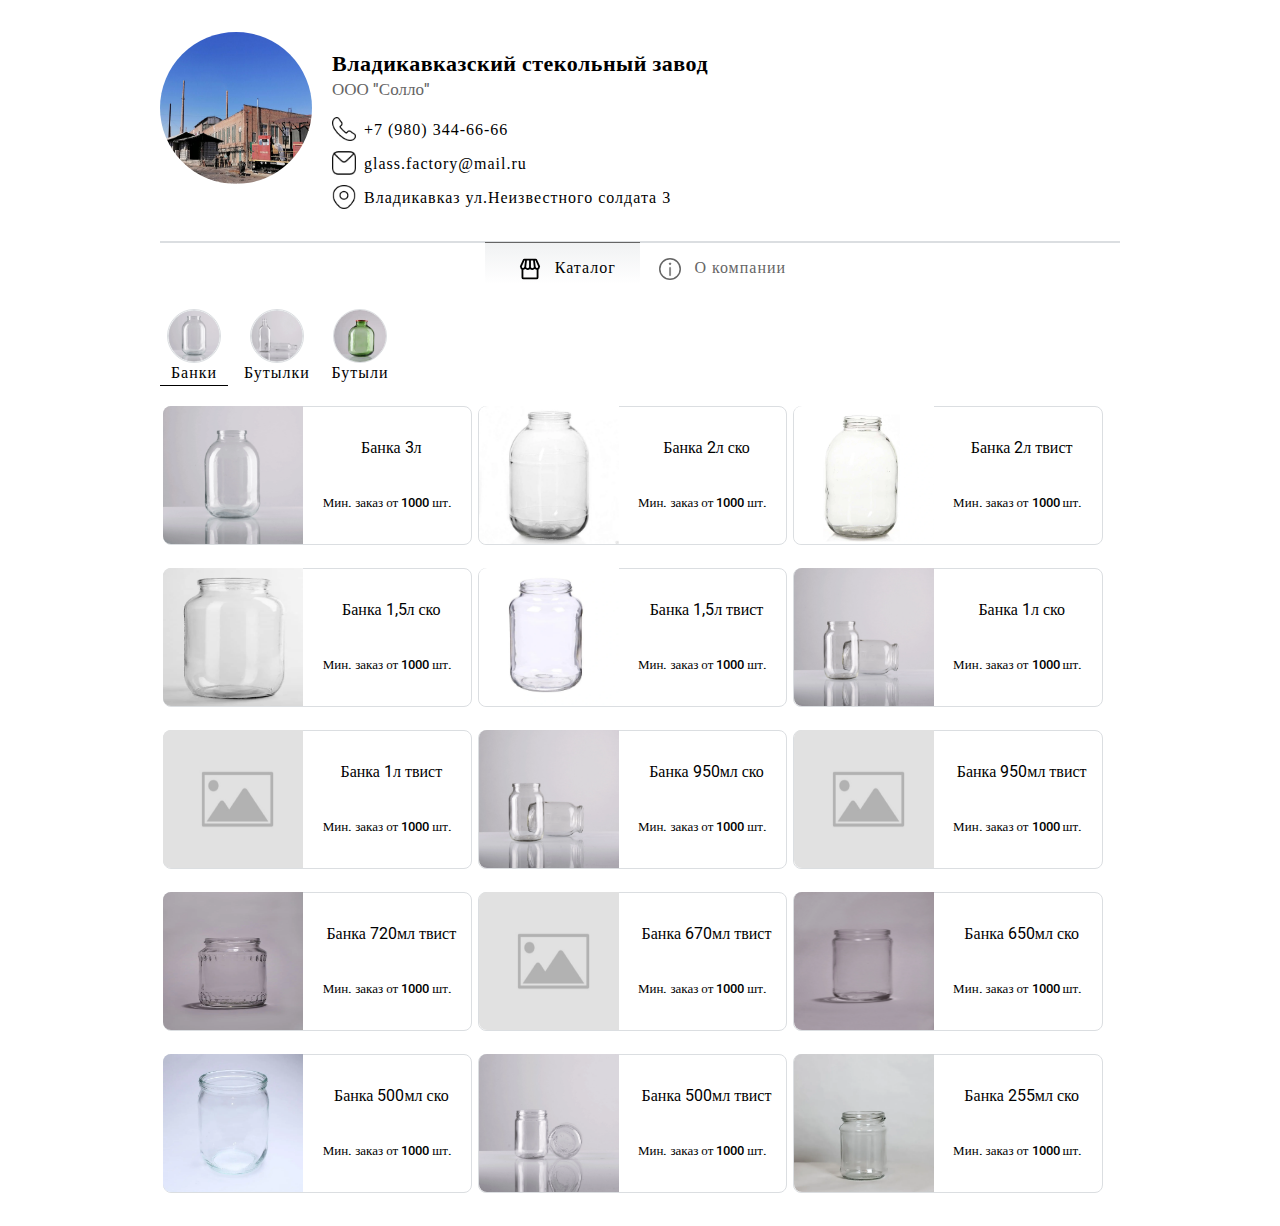
==== index.html @ 3d4b5e13 "добавление прокрутки" ====
<!DOCTYPE html>
<html lang="ru">
<head>
	<meta charset="UTF-8">
	<meta http-equiv="X-UA-Compatible" content="IE=edge">
	<meta name="viewport" content="width=device-width, initial-scale=1.0">
	<meta http-equiv="X-UA-Compatible" content="IE=edge,chrome=1" />
	<meta name="viewport" content="width=device-width">
	<title>Владикавказский стекольный завод</title>
	<link rel="stylesheet" href="https://cdn.jsdelivr.net/npm/@fancyapps/ui@4.0/dist/fancybox.css">	
	<link rel="stylesheet" href="slick/slick.css">
	<link rel="stylesheet" href="css/main.css">
</head>
<body>

<!-- Шапка -->
	<header class="header">
		<div class="header__row">
			<div class="header__logo">
				<img src="img/1.png" alt="avatar" class="header__logo-img">
				<h1 class="header__logo-title">Владикавказский стекольный завод</h1>
			</div>
			<div class="header__info">
				
				<h2 class="header__info-category">ООО "Солло"</h2>
				<h2 class="header__info-category-mob">ООО "Солло"</h2>
				<div class="header__info-block"><img src="img/call.png" class="header__info-icon" alt="call_icon"><h3 class="header__info-text">+7 (980) 344-66-66</h3></div>
				<div class="header__info-block"><img src="img/mail.png"  class="header__info-icon" alt="message_icon"><h4 class="header__info-text">glass.factory@mail.ru</h4></div>
				<div class="header__info-block"><img  src="img/map.png" class="header__info-icon" alt="map_icon"><h5 class="header__info-text">Владикавказ ул.Неизвестного солдата 3</h5></div>
			</div>
		</div>
	</header>
<!-- Табы -->							
<div class="tabs">
		<a href="#" class="tabs__link tabs__link-one tabs__link-active">
			<div class="tabs__body">
			<svg class="active" xmlns="http://www.w3.org/2000/svg" viewBox="0 0 24 24">
				<path
					d="M12 9.85139C11.9281 10.5318 11.6189 11.1208 11.1295 11.5101C10.6725 11.8737 9.63504 12.2558 8.71286 11.983C7.60942 11.6566 6.82195 10.7232 6.82195 9.72325M12 9.85139V1.75879M12 9.85139C12.0719 10.5318 12.3811 11.1208 12.8705 11.5101C13.3275 11.8737 14.365 12.2558 15.2871 11.983C16.3906 11.6566 17.1781 10.7232 17.1781 9.72325M6.82195 9.72325C6.76097 10.4334 6.11966 11.2687 5.32195 11.7232C4.7897 12.0265 4.39253 12.0714 3.86399 11.983C3.05411 11.8482 2.12486 10.3019 2.00001 9.25002L5 2.5001C5.00633 2.48706 5.01208 2.47363 5.01669 2.46021C5.14192 2.10964 5.49545 1.75879 5.90279 1.75879H7.74213M6.82195 9.72325L7.74213 1.75879M7.74213 1.75879H12M12 1.75879H16.2579M17.1781 9.72325C17.239 10.4334 17.8804 11.2687 18.6781 11.7232C19.2103 12.0265 19.6075 12.0714 20.136 11.983C20.9459 11.8482 21.8752 10.3019 22 9.25002L19.0087 2.5001C19.0023 2.48706 18.9966 2.47363 18.992 2.46021C18.8667 2.10964 18.5046 1.75879 18.0972 1.75879H16.2579M17.1781 9.72325L16.2579 1.75879M20.2583 12.25V21.1829C20.2583 21.7702 19.7823 22.2462 19.195 22.2462H4.83215C4.24488 22.2462 3.7688 21.7702 3.7688 21.1829V12.25"
					stroke="#656565" stroke-width="1.5"></path>
			</svg>
				<span class="tabs__body-text tabs__active-text">Каталог</span>
			</div>
		</a>
		<a href="#" class="tabs__link tabs__link-two" >
			<div class="tabs__body">
				<svg xmlns="http://www.w3.org/2000/svg" width="22" height="22" viewBox="0 0 22 22" >
					<circle cx="11" cy="11" r="10.25" stroke="#656565" stroke-width="1.5"></circle>
					<circle cx="11.05" cy="5.75" r="0.75" fill="#656565" class="about-circle-svg"></circle>
					<circle cx="11.05" cy="5.75" r="0.75" stroke="#656565"></circle>
					<rect x="10.4765" y="9.17647" width="1.14706" height="8.64706" rx="0.573529" fill="#656565" stroke="#656565"
						stroke-width="0.352941"></rect>
				</svg>
				<span class="tabs__body-text ">О компании</span>
			</div>
		</a>
	</div>


<!-- Контент -->
	<div class="tabs__content">
		<div class="tabs__pane tabs__pane-one tabs__pane-active" id="catalog">
			<!-- Сторис -->
			<div class="stories stories-desktop">
				<div class="stories__block stories__block-banks stories__block-active">
					<img src="img/banki_stories.png" class="stories__block-img" alt="категория банки">
					<span class="stories__text">Банки</span>
				</div>
				<div class="stories__block stories__block-bottle">
					<img src="img/butilki_stories.png" class="stories__block-img" alt="категория бутылки">
					<span class="stories__text">Бутылки</span>
				</div>
				<div class="stories__block stories__block-butil">
					<img src="img/butili_stories.jpg" class="stories__block-img" alt="категория бутыли">
					<span class="stories__text">Бутыли</span>
				</div>
			</div>

		<div class="card__row">
		  <div class="card__slider">
			<!--Карточки -->
			<div class="card banks card-active">

				<div class="card__block">
					<div class="card__block-left">
						<picture >
							<source class="card__img" srcset="img/banka/webp/3л-(Ставрополь).webp" type="image/webp">
							<img class="card__img" src="img/banka/Банка-3л-(Ставрополь).jpg" alt="3л">
						</picture>
					</div>
					<div class="card__block-right">
						<span class="card__title">Банка 3л</span>
						<span class="card__description">Мин. заказ от 1000 шт.</span>
					</div>
				</div>

				<div class="card__block">
					<div class="card__block-left">
						<picture>
							<source class="card__img" srcset="img/banka/webp/2л-ско.webp" type="image/webp">
							<img class="card__img" src="img/banka/2л-ско.jpg" alt="2л ско">
						</picture>
					</div>
					<div class="card__block-right">
						<span class="card__title">Банка 2л ско</span>
						<span class="card__description">Мин. заказ от 1000 шт.</span>
					</div>
				</div>

				<div class="card__block">
					<div class="card__block-left">
						<picture>
							<source class="card__img" srcset="img/banka/webp/2л-твист.webp" type="image/webp">
							<img class="card__img" src="img/banka/2л-твист.jpg" alt="2л твист">
						</picture>
					</div>
					<div class="card__block-right">
						<span class="card__title">Банка 2л твист</span>
						<span class="card__description">Мин. заказ от 1000 шт.</span>
					</div>
				</div>

				<div class="card__block">
					<div class="card__block-left">
						<picture>
							<source class="card__img" srcset="img/banka/webp/1.5-ско.webp" type="image/webp">
							<img class="card__img" src="img/banka/1.5-ско.jpg" alt="1,5л ско">
						</picture>
					</div>
					<div class="card__block-right">
						<span class="card__title">Банка 1,5л ско</span>
						<span class="card__description">Мин. заказ от 1000 шт.</span>
					</div>
				</div>
				
				<div class="card__block">
					<div class="card__block-left">
						<picture>
							<source class="card__img" srcset="img/banka/webp/1.5-твист.webp" type="image/webp">
							<img class="card__img" src="img/banka/1.5-твист.jpg" alt="1,5л твист">
						</picture>
					</div>
					<div class="card__block-right">
						<span class="card__title">Банка 1,5л твист</span>
						<span class="card__description">Мин. заказ от 1000 шт.</span>
					</div>
				</div>
				<div class="card__block">
					<div class="card__block-left">
						<picture>
							<source class="card__img" srcset="img/banka/webp/1л-ско.webp" type="image/webp">
							<img class="card__img" src="img/banka/1л-ско.jpg" alt="1л ско">
						</picture>
					</div>
					<div class="card__block-right">
						<span class="card__title">Банка 1л ско</span>
						<span class="card__description">Мин. заказ от 1000 шт.</span>
					</div>
				</div>

				<div class="card__block">
					<div class="card__block-left">
						<picture>
							<source class="card__img" srcset="" type="image/webp">
							<img class="card__img" src="img/null.png" alt="1л твист">
						</picture>
					</div>
					<div class="card__block-right">
						<span class="card__title">Банка 1л твист</span>
						<span class="card__description">Мин. заказ от 1000 шт.</span>
					</div>
				</div>

				<div class="card__block">
					<div class="card__block-left">
						<picture>
							<source class="card__img" srcset="img/banka/webp/1л-ско.webp" type="image/webp">
							<img class="card__img" src="img/banka/1л-ско.jpg" alt="950мл ско">
						</picture>
					</div>					
					<div class="card__block-right">
						<span class="card__title">Банка 950мл ско</span>
						<span class="card__description">Мин. заказ от 1000 шт.</span>
					</div>
				</div>

				<div class="card__block">
					<div class="card__block-left">
						<picture>
							<source class="card__img" srcset="" type="image/webp">
							<img class="card__img" src="img/null.png" alt="950мл твист">
						</picture>
					</div>
					<div class="card__block-right">
						<span class="card__title">Банка 950мл твист</span>
						<span class="card__description">Мин. заказ от 1000 шт.</span>
					</div>
				</div>

				<div class="card__block">
					<div class="card__block-left">
						<picture>
							<source class="card__img" srcset="img/banka/webp/720-твист.webp" type="image/webp">
							<img class="card__img" src="img/banka/720-твист.jpg" alt="720мл ско">
						</picture>
					</div>
					<div class="card__block-right">
						<span class="card__title">Банка 720мл твист</span>
						<span class="card__description">Мин. заказ от 1000 шт.</span>
					</div>
				</div>

				<div class="card__block">
					<div class="card__block-left">
						<picture>
							<source class="card__img" srcset="" type="image/webp">
							<img class="card__img" src="img/null.png" alt="670мл ско">
						</picture>
					</div>
					<div class="card__block-right">
						<span class="card__title">Банка 670мл твист</span>
						<span class="card__description">Мин. заказ от 1000 шт.</span>
					</div>
				</div>

				<div class="card__block">
					<div class="card__block-left">
						<picture>
							<source class="card__img" srcset="img/banka/webp/650мл-ско.webp" type="image/webp">
							<img class="card__img" src="img/banka/650мл-ско.jpg" alt="650мл ско">
						</picture>
					</div>
					<div class="card__block-right">
						<span class="card__title">Банка 650мл ско</span>
						<span class="card__description">Мин. заказ от 1000 шт.</span>
					</div>
				</div>

				<div class="card__block">
					<div class="card__block-left">
						<picture>
							<source class="card__img" srcset="img/banka/webp/0.500-ско.webp" type="image/webp">
							<img class="card__img" src="img/banka/0.500-ско.jpg" alt="500мл ско">
						</picture>
					</div>
					<div class="card__block-right">
						<span class="card__title">Банка 500мл ско</span>
						<span class="card__description">Мин. заказ от 1000 шт.</span>
					</div>
				</div>

				<div class="card__block">
					<div class="card__block-left">
						<picture>
							<source class="card__img" srcset="img/banka/webp/500мл-твист.webp" type="image/webp">
							<img class="card__img" src="img/banka/500мл-твист.jpg" alt="500мл твист">
						</picture>
					</div>
					<div class="card__block-right">
						<span class="card__title">Банка 500мл твист</span>
						<span class="card__description">Мин. заказ от 1000 шт.</span>
					</div>
				</div>

				<div class="card__block">
					<div class="card__block-left">
						<picture>
							<source class="card__img" srcset="img/banka/webp/255мл.webp" type="image/webp">
							<img class="card__img" src="img/banka/255мл.jpg" alt="255мл ско">
						</picture>
					</div>
					<div class="card__block-right">
						<span class="card__title">Банка 255мл ско</span>
						<span class="card__description">Мин. заказ от 1000 шт.</span>
					</div>
				</div>

			</div>
<!--Butil -->
			<div class="card butil">
			
				<div class="card__block">
					<div class="card__block-left">
						<picture>
							<source class="card__img" srcset="img/butil/webp/БК-110-15000.webp" type="image/webp">
							<img class="card__img" src="img/butil/БК-110-15000.jpg" alt="Бутыль БК-110-15000">
						</picture>
					</div>
					<div class="card__block-right">
						<span class="card__title">Бутыль БК-110-15000</span>
						<span class="card__description">Мин. заказ от 1000 шт.</span>
					</div>
				</div>

				<div class="card__block">
					<div class="card__block-left">
						<picture>
							<source class="card__img" srcset="img/butil/webp/БК-100-10000.webp" type="image/webp">
							<img class="card__img" src="img/butil/БК-100-10000.jpg" alt="Бутыль БК-110-15000">
						</picture>
					</div>
					<div class="card__block-right">
						<span class="card__title">Бутыль БК-110-15000</span>
						<span class="card__description">Мин. заказ от 1000 шт.</span>
					</div>
				</div>


				<div class="card__block">
					<div class="card__block-left">
						<picture>
							<source class="card__img" srcset="img/butil/webp/БК-110-7500.webp" type="image/webp">
							<img class="card__img" src="img/butil/БК-110-7500.jpg" alt="Бутыль БК-110-7500">
						</picture>
					</div>
					<div class="card__block-right">
						<span class="card__title">Бутыль БК-110-7500</span>
						<span class="card__description">Мин. заказ от 1000 шт.</span>
					</div>
				</div>

				<div class="card__block">
					<div class="card__block-left">
						<picture>
							<source class="card__img" srcset="img/butil/webp/БК-82-10000.webp" type="image/webp">
							<img class="card__img" src="img/butil/БК-82-10000.jpg" alt="Бутыль БК-82-10000">
						</picture>
					</div>
					<div class="card__block-right">
						<span class="card__title">Бутыль БК-82-10000</span>
						<span class="card__description">Мин. заказ от 1000 шт.</span>
					</div>
				</div>

				<div class="card__block">
					<div class="card__block-left">
						<picture>
							<source class="card__img" srcset="img/butil/webp/БК-58-10000.webp" type="image/webp">
							<img class="card__img" src="img/butil/БК-58-10000.jpg" alt="Бутыль БК-58-10000">
						</picture>
					</div>
					<div class="card__block-right">
						<span class="card__title">Бутыль БК-58-10000</span>
						<span class="card__description">Мин. заказ от 1000 шт.</span>
					</div>
				</div>

				<div class="card__block">
					<div class="card__block-left">
						<picture>
							<source class="card__img" srcset="img/butil/webp/БК-38-7000.webp" type="image/webp">
							<img class="card__img" src="img/butil/БК-38-7000.jpg" alt="Бутыль БК-38-7000">
						</picture>
					</div>
					<div class="card__block-right">
						<span class="card__title">Бутыль БК-38-7000</span>
						<span class="card__description">Мин. заказ от 1000 шт.</span>
					</div>
				</div>

				<div class="card__block">
					<div class="card__block-left">
						<picture>
							<source class="card__img" srcset="img/butil/webp/БК-38-5000.webp" type="image/webp">
							<img class="card__img" src="img/butil/БК-38-5000.jpg" alt="Бутыль БК-38-5000">
						</picture>
					</div>
					<div class="card__block-right">
						<span class="card__title">Бутыль БК-38-5000</span>
						<span class="card__description">Мин. заказ от 1000 шт.</span>
					</div>
				</div>

				<div class="card__block">
					<div class="card__block-left">
						<picture>
							<source class="card__img" srcset="img/butil/webp/БК-38-3000.webp" type="image/webp">
							<img class="card__img" src="img/butil/БК-38-3000.jpg" alt="Бутыль БК-38-3000">
						</picture>
					</div>
					<div class="card__block-right">
						<span class="card__title">Бутыль БК-38-3000</span>
						<span class="card__description">Мин. заказ от 1000 шт.</span>
					</div>
				</div>


</div>

			<!-- Bottle -->
			<div class="card bottle">

				<div class="card__block">
					<div class="card__block-left">
						<picture>
							<source class="card__img" srcset="img/butilka/webp/1.webp" type="image/webp">
							<img class="card__img" src="img/butilka/1.jpg" alt="255мл ско">
						</picture>
					</div>
					<div class="card__block-right">
						<span class="card__title">Гост 500мл</span>
						<span class="card__description">Мин. заказ от 1000 шт.</span>
					</div>
				</div>

				<div class="card__block">
					<div class="card__block-left">
						<picture>
							<source class="card__img" srcset="img/butilka/webp/20.webp" type="image/webp">
							<img class="card__img" src="img/butilka/20.jpg" alt="Гуала 500мл.">
						</picture>
					</div>
					<div class="card__block-right">
						<span class="card__title">Гуала 500мл</span>
						<span class="card__description">Мин. заказ от 1000 шт.</span>
					</div>
				</div>

				<div class="card__block">
					<div class="card__block-left">
						<picture>
							<source class="card__img" srcset="img/butilka/webp/15.webp" type="image/webp">
							<img class="card__img" src="img/butilka/15.jpg" alt="255мл ско">
						</picture>
					</div>
					<div class="card__block-right">
						<span class="card__title">Лабиринт 500мл</span>
						<span class="card__description">Мин. заказ от 1000 шт.</span>
					</div>
				</div>

				<div class="card__block">
					<div class="card__block-left">
						<picture>
							<source class="card__img" srcset="img/butilka/webp/2.webp" type="image/webp">
							<img class="card__img" src="img/butilka/2.jpg" alt="255мл ско">
						</picture>
					</div>
					<div class="card__block-right">
						<span class="card__title">Варшава Европейская 500мл</span>
						<span class="card__description">Мин. заказ от 1000 шт.</span>
					</div>
				</div>

				<div class="card__block">
					<div class="card__block-left">
						<picture>
							<source class="card__img" srcset="img/butilka/webp/18.webp" type="image/webp">
							<img class="card__img" src="img/butilka/18.jpg" alt="255мл ско">
						</picture>
					</div>
					<div class="card__block-right">
						<span class="card__title">Фляжка 100мл</span>
						<span class="card__description">Мин. заказ от 1000 шт.</span>
					</div>
				</div>

				<div class="card__block">
					<div class="card__block-left">
						<picture>
							<source class="card__img" srcset="img/butilka/webp/3.webp" type="image/webp">
							<img class="card__img" src="img/butilka/3.jpg" alt="255мл ско">
						</picture>
					</div>
					<div class="card__block-right">
						<span class="card__title">Временно отсутствует в наличии</span>
						<span class="card__description">Мин. заказ от 1000 шт.</span>
					</div>
				</div>

				<div class="card__block">
					<div class="card__block-left">
						<picture>
							<source class="card__img" srcset="img/butilka/webp/4.webp" type="image/webp">
							<img class="card__img" src="img/butilka/4.jpg" alt="255мл ско">
						</picture>
					</div>
					<div class="card__block-right">
						<span class="card__title">Временно отсутствует в наличии</span>
						<span class="card__description">Мин. заказ от 1000 шт.</span>
					</div>
				</div>


				<div class="card__block">
					<div class="card__block-left">
						<picture>
							<source class="card__img" srcset="img/butilka/webp/5.webp" type="image/webp">
							<img class="card__img" src="img/butilka/5.jpg" alt="255мл ско">
						</picture>
					</div>
					<div class="card__block-right">
						<span class="card__title">Временно отсутствует в наличии</span>
						<span class="card__description">Мин. заказ от 1000 шт.</span>
					</div>
				</div>

				<div class="card__block">
					<div class="card__block-left">
						<picture>
							<source class="card__img" srcset="img/butilka/webp/6.webp" type="image/webp">
							<img class="card__img" src="img/butilka/6.jpg" alt="255мл ско">
						</picture>
					</div>
					<div class="card__block-right">
						<span class="card__title">Временно отсутствует в наличии</span>
						<span class="card__description">Мин. заказ от 1000 шт.</span>
					</div>
				</div>

				<div class="card__block">
					<div class="card__block-left">
						<picture>
							<source class="card__img" srcset="img/butilka/webp/7.webp" type="image/webp">
							<img class="card__img" src="img/butilka/7.jpg" alt="255мл ско">
						</picture>
					</div>
					<div class="card__block-right">
						<span class="card__title">Временно отсутствует в наличии</span>
						<span class="card__description">Мин. заказ от 1000 шт.</span>
					</div>
				</div>

				<div class="card__block">
					<div class="card__block-left">
						<picture>
							<source class="card__img" srcset="img/butilka/webp/8.webp" type="image/webp">
							<img class="card__img" src="img/butilka/8.jpg" alt="255мл ско">
						</picture>
					</div>
					<div class="card__block-right">
						<span class="card__title">Временно отсутствует в наличии</span>
						<span class="card__description">Мин. заказ от 1000 шт.</span>
					</div>
				</div>

				<div class="card__block">
					<div class="card__block-left">
						<picture>
							<source class="card__img" srcset="img/butilka/webp/9.webp" type="image/webp">
							<img class="card__img" src="img/butilka/9.jpg" alt="255мл ско">
						</picture>
					</div>
					<div class="card__block-right">
						<span class="card__title">Временно отсутствует в наличии</span>
						<span class="card__description">Мин. заказ от 1000 шт.</span>
					</div>
				</div>

				<div class="card__block">
					<div class="card__block-left">
						<picture>
							<source class="card__img" srcset="img/butilka/webp/10.webp" type="image/webp">
							<img class="card__img" src="img/butilka/10.jpg" alt="255мл ско">
						</picture>
					</div>
					<div class="card__block-right">
						<span class="card__title">Временно отсутствует в наличии</span>
						<span class="card__description">Мин. заказ от 1000 шт.</span>
					</div>
				</div>

				<div class="card__block">
					<div class="card__block-left">
						<picture>
							<source class="card__img" srcset="img/butilka/webp/11.webp" type="image/webp">
							<img class="card__img" src="img/butilka/11.jpg" alt="255мл ско">
						</picture>
					</div>
					<div class="card__block-right">
						<span class="card__title">Временно отсутствует в наличии</span>
						<span class="card__description">Мин. заказ от 1000 шт.</span>
					</div>
				</div>

				<div class="card__block">
					<div class="card__block-left">
						<picture>
							<source class="card__img" srcset="img/butilka/webp/12.webp" type="image/webp">
							<img class="card__img" src="img/butilka/12.jpg" alt="255мл ско">
						</picture>
					</div>
					<div class="card__block-right">
						<span class="card__title">Временно отсутствует в наличии</span>
						<span class="card__description">Мин. заказ от 1000 шт.</span>
					</div>
				</div>

				<div class="card__block">
					<div class="card__block-left">
						<picture>
							<source class="card__img" srcset="img/butilka/webp/13.webp" type="image/webp">
							<img class="card__img" src="img/butilka/13.jpg" alt="255мл ско">
						</picture>
					</div>
					<div class="card__block-right">
						<span class="card__title">Временно отсутствует в наличии</span>
						<span class="card__description">Мин. заказ от 1000 шт.</span>
					</div>
				</div>

				<div class="card__block">
					<div class="card__block-left">
						<picture>
							<source class="card__img" srcset="img/butilka/webp/14.webp" type="image/webp">
							<img class="card__img" src="img/butilka/14.jpg" alt="255мл ско">
						</picture>
					</div>
					<div class="card__block-right">
						<span class="card__title">Временно отсутствует в наличии</span>
						<span class="card__description">Мин. заказ от 1000 шт.</span>
					</div>
				</div>

				<div class="card__block">
					<div class="card__block-left">
						<picture>
							<source class="card__img" srcset="img/butilka/webp/16.webp" type="image/webp">
							<img class="card__img" src="img/butilka/16.jpg" alt="255мл ско">
						</picture>
					</div>
					<div class="card__block-right">
						<span class="card__title">Временно отсутствует в наличии</span>
						<span class="card__description">Мин. заказ от 1000 шт.</span>
					</div>
				</div>

				<div class="card__block">
					<div class="card__block-left">
						<picture>
							<source class="card__img" srcset="img/butilka/webp/17.webp" type="image/webp">
							<img class="card__img" src="img/butilka/17.jpg" alt="255мл ско">
						</picture>
					</div>
					<div class="card__block-right">
						<span class="card__title">Временно отсутствует в наличии</span>
						<span class="card__description">Мин. заказ от 1000 шт.</span>
					</div>
				</div>

				<div class="card__block">
					<div class="card__block-left">
						<picture>
							<source class="card__img" srcset="img/butilka/webp/19.webp" type="image/webp">
							<img class="card__img" src="img/butilka/19.jpg" alt="255мл ско">
						</picture>
					</div>
					<div class="card__block-right">
						<span class="card__title">Временно отсутствует в наличии</span>
						<span class="card__description">Мин. заказ от 1000 шт.</span>
					</div>
				</div>

				<div class="card__block">
					<div class="card__block-left">
						<picture>
							<source class="card__img" srcset="img/butilka/webp/столичная2.webp" type="image/webp">
							<img class="card__img" src="img/butilka/столичная2.jpg" alt="255мл ско">
						</picture>
					</div>
					<div class="card__block-right">
						<span class="card__title">Временно отсутствует в наличии</span>
						<span class="card__description">Мин. заказ от 1000 шт.</span>
					</div>
				</div>



			</div>
		</div>
		</div>


		</div>

		<!-- 2 tab -->
		<div class="tabs__pane tabs__pane-two" id="about">
			<div class="about">
				<div class="slider">
					<div class="slider__row" >
						<a class="slider__prev-max slider__img-one" data-fancybox="gallery" href="#"  data-src="img/1.png" ><img  src="img/1.png" alt="" class="slider__max-img"></a>
						<a class="slider__prev-min slider__img-two" data-fancybox="gallery" href="#"  data-src="img/22.jpg" ><img  src="img/2.png" alt="" class="slider__min-img"></a>
						<a class="slider__prev-min slider__img-three" data-fancybox="gallery" href="#"  data-src="img/33.jpg" ><img  src="img/3.png" alt="" class="slider__min-img"></a>
						<a class="slider__prev-min slider__img-four" data-fancybox="gallery" href="#"  data-src="img/44.jpg" ><img  src="img/4.png" alt="" class="slider__min-img "></a>
					</div>





				</div>
			<div class="about__info">
				<span class="about__info-title">О нас</span>
				<span class="about__info-text">
					Владикавказский стекольный завод сформировался на базе бывшего стекольного завода АО «Иристонстекло», и сегодня команда
					специалистов основательно занимаеться развитием стеклотарного производства в городе Владикавказ. Мы готовы воплатить
					самые сложные проэкты, дать вам конкурентно способные предложения, а так же готовы расмотреть ваши предложения. Наша
					программа работы с партнёрами гибкая и открытая. Мы ценим каждого кто готов сотрудничать с нами!
				</span>
			</div>
			
		</div>

		<div class="about__table">
			<div class="about__table-row">
				<div class="about__table-left table__left">
					<div class="table__left-block">Название компании</div>
					<div class="table__left-block">Основные продукты</div>
					<div class="table__left-block">Генеральный директор</div>
					<div class="table__left-block">Адресс офиса</div>
					<div class="table__left-block">Адресс производства, отгрузки</div>
					<div class="table__left-block">ИНН компании</div>
					<div class="table__left-block">Год основания</div>
				</div>
				<div class="about__table-right table__right">
					<div class="table__right-block">ООО "СОЛЛО"</div>
					<div class="table__right-block">Стеклянная тара</div>
					<div class="table__right-block">Дзгоев Эдуард Борисович</div>
					<div class="table__right-block">Россия, д. Домодедово ул. Тестильщиков строение 16, офис 303Б</div>
					<div class="table__right-block">Россия, г. Владикавказ ул. Неизвестного солдата 3</div>
					<div class="table__right-block">5009115541</div>
					<div class="table__right-block">2018</div>
				</div>
			</div>
		</div>
		<div style="height:100px;"></div>




		</div>
	</div>




<script src="script/jq3.js"></script>
	<script src="https://cdn.jsdelivr.net/npm/@fancyapps/ui@4.0/dist/fancybox.umd.js"></script>
<script src="script/main.js"></script>
<script>
	Fancybox.bind('[data-fancybox="gallery"]', {
			caption: function (fancybox, carousel, slide) {
				return (
					`${slide.index + 1} / ${carousel.slides.length} <br />` + slide.caption
				);
			},
		});
</script>
<script src="slick/slick.min.js"></script>
<script src="slick/slick.min.js"></script>
<script src="slick/slick.min.js"></script>
<script>

			$('.card__slider').slick({
			dots: true,
			dotsClass: 'stories__dots',
			mobileFirst: true, 
			responsive: [
			{
				breakpoint: 620,
				settings: "unslick"
			}]
			});


</script>
</body>
</html>
---- css/main.css ----
*{padding:0;margin:0;border:0}:focus,:active{outline:none}a:focus,a:active{outline:none}nav,footer,header,aside{display:block}html,body{height:100%;width:100%;font-size:100%;line-height:1;font-size:14px;-ms-text-size-adjust:100%;-moz-text-size-adjust:100%;-webkit-text-size-adjust:100%}input,button,textarea{font-family:inherit}input::-ms-clear{display:none}button{cursor:pointer}button::-moz-focus-inner{padding:0;border:0}a,a:visited{text-decoration:none}a:hover{text-decoration:none}ul li{list-style:none}img{vertical-align:top}h1,h2,h3,h4,h5,h6{font-size:inherit;font-weight:inherit;display:inline-block}@font-face{font-family:'Roboto';src:url("../fonts/Roboto.ttf");src:url("../fonts/Roboto.eot");src:url("../fonts/Roboto.eot?#iefix") format("embedded-opentype"),url("../fonts/Roboto.woff2") format("woff2"),url("../fonts/Roboto.woff") format("woff"),url("../fonts/Roboto.ttf") format("truetype"),url("../fonts/Roboto.svg#Roboto") format("svg");font-weight:300;font-style:normal;font-stretch:normal;unicode-range:U+0020-2044}@font-face{font-family:'Roboto-Regular';src:url("../fonts/Roboto.eot");src:url("../fonts/Roboto.eot?#iefix") format("embedded-opentype"),url("../fonts/Roboto.woff2") format("woff2"),url("../fonts/Roboto.woff") format("woff"),url("../fonts/Roboto.ttf") format("truetype"),url("../fonts/Roboto.svg#Roboto") format("svg");font-weight:400;font-style:normal;font-stretch:normal;unicode-range:U+0020-2044}@font-face{font-family:'Roboto-Bold';src:url("../fonts/Roboto Bold.eot");src:url("../fonts/Roboto Bold.eot?#iefix") format("embedded-opentype"),url("../fonts/Roboto Bold.woff2") format("woff2"),url("../fonts/Roboto Bold.woff") format("woff"),url("../fonts/Roboto Bold.ttf") format("truetype"),url("../fonts/Roboto Bold.svg#Roboto Bold") format("svg");font-weight:700;font-style:normal;font-stretch:normal;unicode-range:U+0020-2044}@font-face{font-family:'Roboto-Medium';src:url("../fonts/Roboto Medium.eot");src:url("../fonts/Roboto Medium.eot?#iefix") format("embedded-opentype"),url("../fonts/Roboto Medium.woff2") format("woff2"),url("../fonts/Roboto Medium.woff") format("woff"),url("../fonts/Roboto Medium.ttf") format("truetype"),url("../fonts/Roboto Medium.svg#Roboto Medium") format("svg");font-weight:500;font-style:normal;font-stretch:normal;unicode-range:U+0020-2044}@font-face{font-family:'Roboto-Light';src:url("../fonts/Light.eot");font-weight:300;font-style:normal;font-stretch:normal}.header__info-icon,.tabs__body svg{width:32px;height:32px;max-width:32px;max-height:32px}.sticky{position:-webkit-sticky;position:sticky;top:0;width:100%;z-index:2;margin:0 auto;background:#ffffff;padding:5px 0 0 0}.header,.tabs,.stories,.card,.about,.about__table{width:1524px;max-width:1524px;margin:0 auto}@media (max-width: 1600px){.header,.tabs,.stories,.card,.about,.about__table{width:72%;max-width:72%}}@media (max-width: 1420px){.header,.tabs,.stories,.card,.about,.about__table{width:82%;max-width:82%}}@media (max-width: 1340px){.header,.tabs,.stories,.card,.about,.about__table{width:75%;max-width:75%}}@media (max-width: 1140px){.header,.tabs,.stories,.card,.about,.about__table{width:80%;max-width:80%}}@media (max-width: 920px){.header,.tabs,.stories,.card,.about,.about__table{width:92%;max-width:92%}}@media (max-width: 620px){.header,.tabs,.stories,.card,.about,.about__table{width:88%;max-width:88%}}.stories-desktop{display:-webkit-box;display:-ms-flexbox;display:flex}.stories-mob{display:none}.card__description,.card__count{font-family:Roboto;font-style:normal;position:relative}@media (max-width: 1340px){.card__description,.card__count{font-size:12px}}.table__left-block,.table__right-block{display:-webkit-box;display:-ms-flexbox;display:flex;-webkit-box-pack:left;-ms-flex-pack:left;justify-content:left;-webkit-box-align:center;-ms-flex-align:center;align-items:center;padding-left:10px;border:1px solid #DBDEE1}.header__row{max-width:762px;display:-webkit-box;display:-ms-flexbox;display:flex;margin-top:32px}.header__logo-title{font-family:"Roboto-Bold";font-size:28px;font-style:normal;font-weight:700;line-height:35px;letter-spacing:0.5px;position:absolute;margin-left:20px;top:50px}.header__logo-img{width:234px;height:234px;border-radius:50%}.header__info{margin:55px 0 0 24px}.header__info-block{max-width:400px;-webkit-box-align:center;-ms-flex-align:center;align-items:center;display:-webkit-box;display:-ms-flexbox;display:flex;margin:10px 0 0 0}.header__info-category{font-family:"Roboto-Medium";font-size:20px;color:#656565;font-weight:500;line-height:35px}.header__info-category-mob{display:none}.header__info-text{margin:0 0 0 8px;font-family:"Roboto-Light";font-size:18px;font-style:normal;font-weight:300;line-height:21px;letter-spacing:1px}.tabs{display:-webkit-box;display:-ms-flexbox;display:flex;-webkit-box-pack:center;-ms-flex-pack:center;justify-content:center;margin-top:32px;border-top:2px solid #DBDEE1}.tabs__content{margin-top:25px}.tabs__link-active{background:-webkit-gradient(linear, left top, left bottom, from(rgba(219,222,225,0.4)), to(rgba(219,222,225,0)));background:linear-gradient(180deg, rgba(219,222,225,0.4), rgba(219,222,225,0));border-top:1px solid #656565;margin-top:-1px}.tabs__link-inactive{background:none;border:none}.tabs__body{width:234px;position:relative;text-align:center}.tabs__body svg{margin-top:15px;fill:none}.tabs__body svg.active path,.tabs svg.active circle{stroke:#000;stroke-width:2}.tabs__body svg.active rect{stroke:#000;stroke-width:1}.tabs__body-text{color:#656565;font-family:"Roboto";font-size:22px;font-weight:300;line-height:26px;letter-spacing:1px;position:relative;top:-7px;left:10px}.tabs__active-img{width:200px}.tabs__active-text{font-family:"Roboto-Regular";color:#000000;font-weight:400}.tabs__pane{display:none}.tabs__pane-two{height:900px}.tabs__pane-active{display:block}.stories{display:-webkit-box;display:-ms-flexbox;display:flex}.stories__block{width:105px;height:97px;overflow:hidden;text-align:center;margin-right:30px}.stories__block-active{border-bottom:1px solid #000000}.stories__block-img{width:72px;height:72px;border-radius:50%;cursor:pointer;border:1px solid #DBDEE1}.stories__text{font-family:"Roboto";font-weight:300;font-size:18px;line-height:21px;letter-spacing:1px;text-align:center;cursor:pointer}.card{-ms-flex-wrap:wrap;flex-wrap:wrap;-webkit-box-pack:start;-ms-flex-pack:start;justify-content:start;margin-top:20px;display:none}.card-active{display:-webkit-box;display:-ms-flexbox;display:flex}.card__block{display:-webkit-box;display:-ms-flexbox;display:flex;border:1.5px solid #DBDEE1;border-radius:8px;position:relative;width:492px;max-width:492px;height:192px;margin:0 3px 23px 3px}.card__block-left{border-radius:8px 0px 0px 8px;position:relative;top:-1px}.card__img{height:193px;width:246px;border-radius:8px 0 0 8px;margin-left:-0.3px}.card__block-right{-webkit-box-pack:center;-ms-flex-pack:center;justify-content:center;display:-webkit-box;display:-ms-flexbox;display:flex;width:100%}.card__title{font-family:Roboto;font-size:18px;font-style:normal;font-weight:400;line-height:16px;display:block;position:relative;top:53px;text-align:center}.card__description{line-height:12px;font-family:"Roboto-Medium";position:absolute;top:125px;font-weight:500;font-size:14px}.card__count{line-height:16px;font-weight:500;font-size:14px;display:block;margin-top:15px;text-align:center}.card__price{line-height:16px;font-weight:500;font-size:16px;text-align:center}.about{display:-webkit-box;display:-ms-flexbox;display:flex;margin-top:30px}.about__info{display:block;margin-left:24px;width:40%}.about__info-title{font-family:"Roboto-Bold";font-size:20px;font-weight:600;line-height:25px;letter-spacing:0.5px;display:block;margin-bottom:15px}.about__info-text{font-family:Roboto;font-size:20px;font-weight:400;line-height:26px}.slider{width:750px;height:602px;-webkit-box-pack:justify;-ms-flex-pack:justify;justify-content:space-between}.slider__max-img{width:750px;height:445.36px;margin-bottom:15px}.slider__min-row{display:-webkit-box;display:-ms-flexbox;display:flex;margin-top:25px;-webkit-box-pack:justify;-ms-flex-pack:justify;justify-content:space-between}.slider__min-img{width:32%;height:132.07px;margin-right:7px}.about__table{margin-top:30px}.about__table-row{display:-webkit-box;display:-ms-flexbox;display:flex;width:1008px}.table__left{display:-ms-grid;display:grid;width:40%}.table__left-block{color:#656565;width:auto;height:54px}.table__right{display:-ms-grid;display:grid;width:60%}.table__right-block{color:#000000;width:auto;height:54px}@media (max-width: 1620px){.card__block{width:32%}.card__img{height:193px;width:200px}.card__description{text-align:center}}@media (max-width: 1440px){.card__block{width:32%}.card__img{height:193px;width:200px}}@media (max-width: 1340px){.header__logo-img{width:152px;height:152px}.header__logo-title{font-size:22px;line-height:28px}.header__info{margin:40px 0 0 20px}.header__info-category{font-size:17px;letter-spacing:0px}.header__info-icon{height:24px;width:24px}.header__info-text{font-size:16px;line-height:19px}.tabs__body{width:155px}.tabs__body svg{width:22px;height:22px}.tabs__body-text{font-size:16px;line-height:19px}.stories__block{width:68px;height:76px;margin-right:15px}.stories__block-img{height:52px;width:52px}.stories__text{font-size:16px;line-height:19px}.card__block{height:137px;width:32%}.card__block-right{position:relative}.card__img{height:138px;width:140px}.card__title{font-size:16px;line-height:14px;top:34px;margin-left:8px}.card__description{font-size:13px;top:90px;left:auto;text-align:center}.card__count{font-weight:400;font-size:12px}.about__info-title{font-size:17px;line-height:21px;letter-spacing:0.5px}.about__info-text{font-size:16px;line-height:21px}.slider{width:488px;height:392px}.slider__max-img{height:290px;width:488px}.slider__min-img{height:86px;width:152px;margin-right:7px}.slider__img-one{-ms-grid-column:1;grid-column-start:1;grid-column-end:12;-ms-grid-row:1;grid-row-start:1;grid-row-end:2}.slider__img-two{-ms-grid-column:1;grid-column-start:1;grid-column-end:4;-ms-grid-row:2;grid-row-start:2;grid-row-end:3}.slider__img-three{-ms-grid-column:4;grid-column-start:4;grid-column-end:8;-ms-grid-row:2;grid-row-start:2;grid-row-end:3}.slider__img-four{-ms-grid-column:8;grid-column-start:8;grid-column-end:12;-ms-grid-row:2;grid-row-start:2;grid-row-end:3}.about__table-row{width:740px}.about__table-left{height:48px;width:235px}.about__table-right{height:48px;width:505px}}@media (max-width: 1140px){.card__block{width:32%}.card__img{width:130px}.card__description,.card__title{font-size:12px}}@media (max-width: 992px){.about{display:-ms-grid;display:grid}.about__info{margin-top:34px;margin-left:0;width:100%}.about__table-row{width:100%}.slider__min-img{width:30%;height:auto}.card__block{width:48%}.tabs__pane-two{height:1100px}}@media (max-width: 768px){.header__logo{width:27%}.header__info{width:100%}}@media (max-width: 620px){.stories-desktop{display:none}.stories-mob{display:-webkit-box;display:-ms-flexbox;display:flex}.sticky{position:fixed !important;height:70px}.header__row{display:block}.header__info{margin:20px 0 0 0}.header__info-text{font-size:14px}.header__info-category{display:none}.header__info-category-mob{display:block;font-size:14px;color:#656565;font-weight:400;line-height:16px}.header__logo-img{width:95px;height:95px}.header__logo-title{width:400px;font-size:18px;font-weight:700;line-height:18px;margin:15px 0 0 25px}.tabs__body svg{width:20px;height:20px}.tabs__pane-two{height:1000px}.stories__block-img{width:50px;height:50px}.stories__text{font-size:14px;line-height:16px;letter-spacing:1px}.card{margin-top:100px}.card__block{width:100%;height:135px}.card__img{width:148px;height:136px}.card__title{font-size:14px;line-height:14px}.card__description{font-size:12px;line-height:12px;font-weight:500;left:auto;text-align:center}.card__count{font-size:12px;line-height:12px;font-weight:400}.slider{width:auto}.slider__max-img,.slider__min-img{height:auto}.slider__max-img{width:100%}.slider__min-img{width:30%}.about__info{margin-top:50px}.stories__dots{position:absolute;top:0;width:100%;background:#ffffff;display:-webkit-box;display:-ms-flexbox;display:flex;padding:5px 0 0 0}.stories__dots li{border-radius:50%;cursor:pointer;border:1px solid #DBDEE1;width:50px;height:50px;margin-right:33px;position:relative}.stories__dots li:nth-child(1){background:url(../img/banki_stories.png);background-size:100%;margin-left:30px}.stories__dots li:nth-child(1):before{content:"Банки";position:absolute;bottom:-18px;left:0;right:0;text-align:center}.stories__dots li:nth-child(2){background:url(../img/butilki_stories.png);background-size:100%}.stories__dots li:nth-child(2):before{content:"Бутылки";position:absolute;bottom:-18px;left:0;right:0;text-align:center}.stories__dots li:nth-child(3){background:url(../img/butili_stories.jpg);background-size:100%}.stories__dots li:nth-child(3):before{content:"Бутыли";position:absolute;bottom:-18px;left:0;right:0;text-align:center}.stories__dots li.slick-active::after{content:"";width:100%;height:1px;background:#000000;position:absolute;bottom:-20px;left:0}.stories__dots li button{visibility:hidden}.slick-initialized .slick-slide{display:-webkit-box;display:-ms-flexbox;display:flex;-webkit-box-pack:center;-ms-flex-pack:center;justify-content:center}.slick-slide img{display:unset}}@media (max-width: 480px){.header__logo{width:100%}.header__logo-img{width:86px;height:86px}.header__logo-title{width:170px;margin:0 0 0 8px}.header__info{width:100%}.tabs,.card{width:100%;max-width:100%}.tabs__pane-two{height:1100px}.card__block{width:92%;margin:0 auto;margin-bottom:15px}.card__title{left:auto}.slider{height:285px}.slider__max-img{height:150px}.slider__min-img{height:70px}.about__info{margin-top:0}}
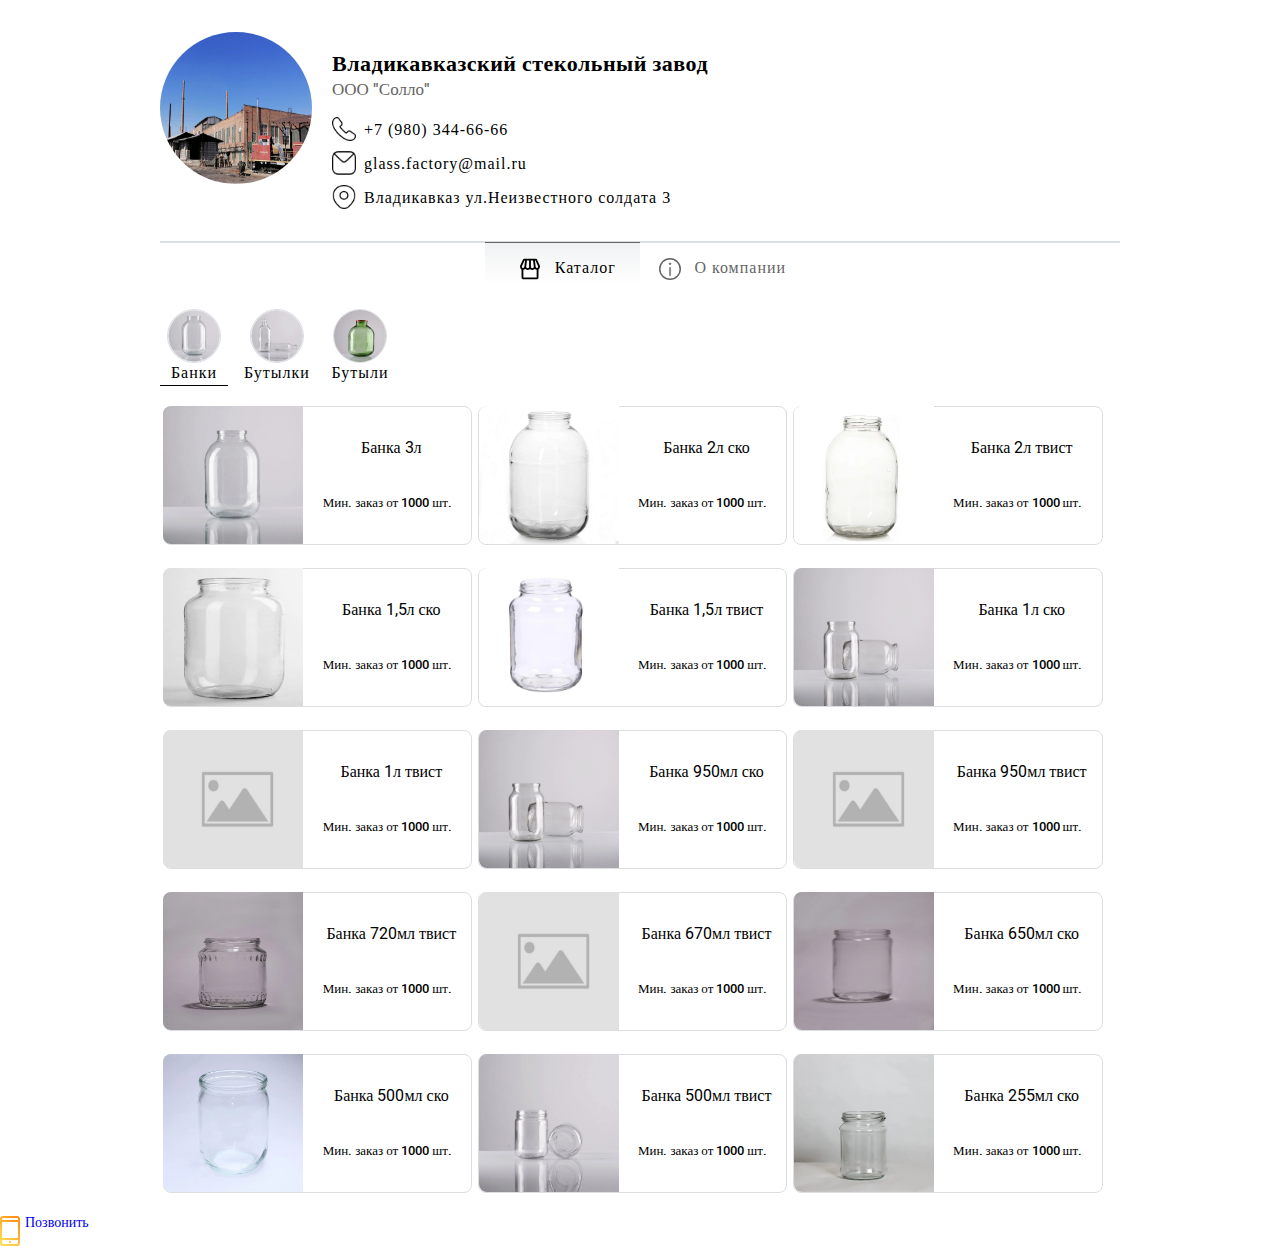
==== commit 589c68fd: "кнопки позвонить и чат" ====
--- a/index.html
+++ b/index.html
@@ -6,12 +6,22 @@
 	<meta name="viewport" content="width=device-width, initial-scale=1.0">
 	<meta http-equiv="X-UA-Compatible" content="IE=edge,chrome=1" />
 	<meta name="viewport" content="width=device-width">
+	<meta name="format-detection" content="telephone=no">
+	<title>Стеклянная тара &#128142;банки,бутылки,фляжки по оптовым ценам во Владикавказе &#128073; с доставкой по
+	России</title>
+	<meta name="description" content="Владикавказский стекольный завод &#10024; предлагает стеклянную тару,&#11088; &#65039;.&#11088; &#65039;.&#11088; &#65039;.&#11088; &#65039;.&#11088; &#65039; оптом во Владикавказе &#128178; с доставкой по России в интернет-магазине." />
 	<title>Владикавказский стекольный завод</title>
-	<link rel="stylesheet" href="https://cdn.jsdelivr.net/npm/@fancyapps/ui@4.0/dist/fancybox.css">	
-	<link rel="stylesheet" href="slick/slick.css">
+	<link rel="stylesheet" href="libs/fancybox.css">	
+	<link rel="stylesheet" href="libs/slick.css">
 	<link rel="stylesheet" href="css/main.css">
+	<!-- Jivo-->
+	<link href="jivosite/jivosite-vl-sz.css" rel="stylesheet">
+	<script src="jivosite/jivosite.js" type="text/javascript"></script>
+	<script src="//code-ya.jivosite.com/widget/W4GXAkWIai" async></script>
 </head>
 <body>
+
+
 
 <!-- Шапка -->
 	<header class="header">
@@ -85,7 +95,7 @@
 					<div class="card__block-left">
 						<picture >
 							<source class="card__img" srcset="img/banka/webp/3л-(Ставрополь).webp" type="image/webp">
-							<img class="card__img" src="img/banka/Банка-3л-(Ставрополь).jpg" alt="3л">
+							<img loading="lazy" class="card__img" src="img/banka/Банка-3л-(Ставрополь).jpg" alt="3л">
 						</picture>
 					</div>
 					<div class="card__block-right">
@@ -98,7 +108,7 @@
 					<div class="card__block-left">
 						<picture>
 							<source class="card__img" srcset="img/banka/webp/2л-ско.webp" type="image/webp">
-							<img class="card__img" src="img/banka/2л-ско.jpg" alt="2л ско">
+							<img loading="lazy" class="card__img" src="img/banka/2л-ско.jpg" alt="2л ско">
 						</picture>
 					</div>
 					<div class="card__block-right">
@@ -111,7 +121,7 @@
 					<div class="card__block-left">
 						<picture>
 							<source class="card__img" srcset="img/banka/webp/2л-твист.webp" type="image/webp">
-							<img class="card__img" src="img/banka/2л-твист.jpg" alt="2л твист">
+							<img loading="lazy" class="card__img" src="img/banka/2л-твист.jpg" alt="2л твист">
 						</picture>
 					</div>
 					<div class="card__block-right">
@@ -124,7 +134,7 @@
 					<div class="card__block-left">
 						<picture>
 							<source class="card__img" srcset="img/banka/webp/1.5-ско.webp" type="image/webp">
-							<img class="card__img" src="img/banka/1.5-ско.jpg" alt="1,5л ско">
+							<img loading="lazy" class="card__img" src="img/banka/1.5-ско.jpg" alt="1,5л ско">
 						</picture>
 					</div>
 					<div class="card__block-right">
@@ -137,7 +147,7 @@
 					<div class="card__block-left">
 						<picture>
 							<source class="card__img" srcset="img/banka/webp/1.5-твист.webp" type="image/webp">
-							<img class="card__img" src="img/banka/1.5-твист.jpg" alt="1,5л твист">
+							<img loading="lazy" class="card__img" src="img/banka/1.5-твист.jpg" alt="1,5л твист">
 						</picture>
 					</div>
 					<div class="card__block-right">
@@ -149,7 +159,7 @@
 					<div class="card__block-left">
 						<picture>
 							<source class="card__img" srcset="img/banka/webp/1л-ско.webp" type="image/webp">
-							<img class="card__img" src="img/banka/1л-ско.jpg" alt="1л ско">
+							<img loading="lazy" class="card__img" src="img/banka/1л-ско.jpg" alt="1л ско">
 						</picture>
 					</div>
 					<div class="card__block-right">
@@ -162,7 +172,7 @@
 					<div class="card__block-left">
 						<picture>
 							<source class="card__img" srcset="" type="image/webp">
-							<img class="card__img" src="img/null.png" alt="1л твист">
+							<img loading="lazy" class="card__img" src="img/null.png" alt="1л твист">
 						</picture>
 					</div>
 					<div class="card__block-right">
@@ -175,7 +185,7 @@
 					<div class="card__block-left">
 						<picture>
 							<source class="card__img" srcset="img/banka/webp/1л-ско.webp" type="image/webp">
-							<img class="card__img" src="img/banka/1л-ско.jpg" alt="950мл ско">
+							<img loading="lazy" class="card__img" src="img/banka/1л-ско.jpg" alt="950мл ско">
 						</picture>
 					</div>					
 					<div class="card__block-right">
@@ -188,7 +198,7 @@
 					<div class="card__block-left">
 						<picture>
 							<source class="card__img" srcset="" type="image/webp">
-							<img class="card__img" src="img/null.png" alt="950мл твист">
+							<img loading="lazy" class="card__img" src="img/null.png" alt="950мл твист">
 						</picture>
 					</div>
 					<div class="card__block-right">
@@ -201,7 +211,7 @@
 					<div class="card__block-left">
 						<picture>
 							<source class="card__img" srcset="img/banka/webp/720-твист.webp" type="image/webp">
-							<img class="card__img" src="img/banka/720-твист.jpg" alt="720мл ско">
+							<img loading="lazy" class="card__img" src="img/banka/720-твист.jpg" alt="720мл ско">
 						</picture>
 					</div>
 					<div class="card__block-right">
@@ -214,7 +224,7 @@
 					<div class="card__block-left">
 						<picture>
 							<source class="card__img" srcset="" type="image/webp">
-							<img class="card__img" src="img/null.png" alt="670мл ско">
+							<img loading="lazy" class="card__img" src="img/null.png" alt="670мл ско">
 						</picture>
 					</div>
 					<div class="card__block-right">
@@ -227,7 +237,7 @@
 					<div class="card__block-left">
 						<picture>
 							<source class="card__img" srcset="img/banka/webp/650мл-ско.webp" type="image/webp">
-							<img class="card__img" src="img/banka/650мл-ско.jpg" alt="650мл ско">
+							<img loading="lazy" class="card__img" src="img/banka/650мл-ско.jpg" alt="650мл ско">
 						</picture>
 					</div>
 					<div class="card__block-right">
@@ -240,7 +250,7 @@
 					<div class="card__block-left">
 						<picture>
 							<source class="card__img" srcset="img/banka/webp/0.500-ско.webp" type="image/webp">
-							<img class="card__img" src="img/banka/0.500-ско.jpg" alt="500мл ско">
+							<img loading="lazy" class="card__img" src="img/banka/0.500-ско.jpg" alt="500мл ско">
 						</picture>
 					</div>
 					<div class="card__block-right">
@@ -253,7 +263,7 @@
 					<div class="card__block-left">
 						<picture>
 							<source class="card__img" srcset="img/banka/webp/500мл-твист.webp" type="image/webp">
-							<img class="card__img" src="img/banka/500мл-твист.jpg" alt="500мл твист">
+							<img loading="lazy" class="card__img" src="img/banka/500мл-твист.jpg" alt="500мл твист">
 						</picture>
 					</div>
 					<div class="card__block-right">
@@ -266,7 +276,7 @@
 					<div class="card__block-left">
 						<picture>
 							<source class="card__img" srcset="img/banka/webp/255мл.webp" type="image/webp">
-							<img class="card__img" src="img/banka/255мл.jpg" alt="255мл ско">
+							<img loading="lazy" class="card__img" src="img/banka/255мл.jpg" alt="255мл ско">
 						</picture>
 					</div>
 					<div class="card__block-right">
@@ -276,116 +286,7 @@
 				</div>
 
 			</div>
-<!--Butil -->
-			<div class="card butil">
-			
-				<div class="card__block">
-					<div class="card__block-left">
-						<picture>
-							<source class="card__img" srcset="img/butil/webp/БК-110-15000.webp" type="image/webp">
-							<img class="card__img" src="img/butil/БК-110-15000.jpg" alt="Бутыль БК-110-15000">
-						</picture>
-					</div>
-					<div class="card__block-right">
-						<span class="card__title">Бутыль БК-110-15000</span>
-						<span class="card__description">Мин. заказ от 1000 шт.</span>
-					</div>
-				</div>
-
-				<div class="card__block">
-					<div class="card__block-left">
-						<picture>
-							<source class="card__img" srcset="img/butil/webp/БК-100-10000.webp" type="image/webp">
-							<img class="card__img" src="img/butil/БК-100-10000.jpg" alt="Бутыль БК-110-15000">
-						</picture>
-					</div>
-					<div class="card__block-right">
-						<span class="card__title">Бутыль БК-110-15000</span>
-						<span class="card__description">Мин. заказ от 1000 шт.</span>
-					</div>
-				</div>
-
-
-				<div class="card__block">
-					<div class="card__block-left">
-						<picture>
-							<source class="card__img" srcset="img/butil/webp/БК-110-7500.webp" type="image/webp">
-							<img class="card__img" src="img/butil/БК-110-7500.jpg" alt="Бутыль БК-110-7500">
-						</picture>
-					</div>
-					<div class="card__block-right">
-						<span class="card__title">Бутыль БК-110-7500</span>
-						<span class="card__description">Мин. заказ от 1000 шт.</span>
-					</div>
-				</div>
-
-				<div class="card__block">
-					<div class="card__block-left">
-						<picture>
-							<source class="card__img" srcset="img/butil/webp/БК-82-10000.webp" type="image/webp">
-							<img class="card__img" src="img/butil/БК-82-10000.jpg" alt="Бутыль БК-82-10000">
-						</picture>
-					</div>
-					<div class="card__block-right">
-						<span class="card__title">Бутыль БК-82-10000</span>
-						<span class="card__description">Мин. заказ от 1000 шт.</span>
-					</div>
-				</div>
-
-				<div class="card__block">
-					<div class="card__block-left">
-						<picture>
-							<source class="card__img" srcset="img/butil/webp/БК-58-10000.webp" type="image/webp">
-							<img class="card__img" src="img/butil/БК-58-10000.jpg" alt="Бутыль БК-58-10000">
-						</picture>
-					</div>
-					<div class="card__block-right">
-						<span class="card__title">Бутыль БК-58-10000</span>
-						<span class="card__description">Мин. заказ от 1000 шт.</span>
-					</div>
-				</div>
-
-				<div class="card__block">
-					<div class="card__block-left">
-						<picture>
-							<source class="card__img" srcset="img/butil/webp/БК-38-7000.webp" type="image/webp">
-							<img class="card__img" src="img/butil/БК-38-7000.jpg" alt="Бутыль БК-38-7000">
-						</picture>
-					</div>
-					<div class="card__block-right">
-						<span class="card__title">Бутыль БК-38-7000</span>
-						<span class="card__description">Мин. заказ от 1000 шт.</span>
-					</div>
-				</div>
-
-				<div class="card__block">
-					<div class="card__block-left">
-						<picture>
-							<source class="card__img" srcset="img/butil/webp/БК-38-5000.webp" type="image/webp">
-							<img class="card__img" src="img/butil/БК-38-5000.jpg" alt="Бутыль БК-38-5000">
-						</picture>
-					</div>
-					<div class="card__block-right">
-						<span class="card__title">Бутыль БК-38-5000</span>
-						<span class="card__description">Мин. заказ от 1000 шт.</span>
-					</div>
-				</div>
-
-				<div class="card__block">
-					<div class="card__block-left">
-						<picture>
-							<source class="card__img" srcset="img/butil/webp/БК-38-3000.webp" type="image/webp">
-							<img class="card__img" src="img/butil/БК-38-3000.jpg" alt="Бутыль БК-38-3000">
-						</picture>
-					</div>
-					<div class="card__block-right">
-						<span class="card__title">Бутыль БК-38-3000</span>
-						<span class="card__description">Мин. заказ от 1000 шт.</span>
-					</div>
-				</div>
-
-
-</div>
+
 
 			<!-- Bottle -->
 			<div class="card bottle">
@@ -394,7 +295,7 @@
 					<div class="card__block-left">
 						<picture>
 							<source class="card__img" srcset="img/butilka/webp/1.webp" type="image/webp">
-							<img class="card__img" src="img/butilka/1.jpg" alt="255мл ско">
+							<img loading="lazy" class="card__img" src="img/butilka/1.jpg" alt="255мл ско">
 						</picture>
 					</div>
 					<div class="card__block-right">
@@ -407,7 +308,7 @@
 					<div class="card__block-left">
 						<picture>
 							<source class="card__img" srcset="img/butilka/webp/20.webp" type="image/webp">
-							<img class="card__img" src="img/butilka/20.jpg" alt="Гуала 500мл.">
+							<img loading="lazy" class="card__img" src="img/butilka/20.jpg" alt="Гуала 500мл.">
 						</picture>
 					</div>
 					<div class="card__block-right">
@@ -420,7 +321,7 @@
 					<div class="card__block-left">
 						<picture>
 							<source class="card__img" srcset="img/butilka/webp/15.webp" type="image/webp">
-							<img class="card__img" src="img/butilka/15.jpg" alt="255мл ско">
+							<img loading="lazy" class="card__img" src="img/butilka/15.jpg" alt="255мл ско">
 						</picture>
 					</div>
 					<div class="card__block-right">
@@ -433,7 +334,7 @@
 					<div class="card__block-left">
 						<picture>
 							<source class="card__img" srcset="img/butilka/webp/2.webp" type="image/webp">
-							<img class="card__img" src="img/butilka/2.jpg" alt="255мл ско">
+							<img loading="lazy" class="card__img" src="img/butilka/2.jpg" alt="255мл ско">
 						</picture>
 					</div>
 					<div class="card__block-right">
@@ -446,7 +347,7 @@
 					<div class="card__block-left">
 						<picture>
 							<source class="card__img" srcset="img/butilka/webp/18.webp" type="image/webp">
-							<img class="card__img" src="img/butilka/18.jpg" alt="255мл ско">
+							<img loading="lazy" class="card__img" src="img/butilka/18.jpg" alt="255мл ско">
 						</picture>
 					</div>
 					<div class="card__block-right">
@@ -459,7 +360,7 @@
 					<div class="card__block-left">
 						<picture>
 							<source class="card__img" srcset="img/butilka/webp/3.webp" type="image/webp">
-							<img class="card__img" src="img/butilka/3.jpg" alt="255мл ско">
+							<img loading="lazy" class="card__img" src="img/butilka/3.jpg" alt="255мл ско">
 						</picture>
 					</div>
 					<div class="card__block-right">
@@ -472,7 +373,7 @@
 					<div class="card__block-left">
 						<picture>
 							<source class="card__img" srcset="img/butilka/webp/4.webp" type="image/webp">
-							<img class="card__img" src="img/butilka/4.jpg" alt="255мл ско">
+							<img loading="lazy" class="card__img" src="img/butilka/4.jpg" alt="255мл ско">
 						</picture>
 					</div>
 					<div class="card__block-right">
@@ -486,7 +387,7 @@
 					<div class="card__block-left">
 						<picture>
 							<source class="card__img" srcset="img/butilka/webp/5.webp" type="image/webp">
-							<img class="card__img" src="img/butilka/5.jpg" alt="255мл ско">
+							<img loading="lazy" class="card__img" src="img/butilka/5.jpg" alt="255мл ско">
 						</picture>
 					</div>
 					<div class="card__block-right">
@@ -499,7 +400,7 @@
 					<div class="card__block-left">
 						<picture>
 							<source class="card__img" srcset="img/butilka/webp/6.webp" type="image/webp">
-							<img class="card__img" src="img/butilka/6.jpg" alt="255мл ско">
+							<img loading="lazy" class="card__img" src="img/butilka/6.jpg" alt="255мл ско">
 						</picture>
 					</div>
 					<div class="card__block-right">
@@ -512,7 +413,7 @@
 					<div class="card__block-left">
 						<picture>
 							<source class="card__img" srcset="img/butilka/webp/7.webp" type="image/webp">
-							<img class="card__img" src="img/butilka/7.jpg" alt="255мл ско">
+							<img loading="lazy" class="card__img" src="img/butilka/7.jpg" alt="255мл ско">
 						</picture>
 					</div>
 					<div class="card__block-right">
@@ -525,7 +426,7 @@
 					<div class="card__block-left">
 						<picture>
 							<source class="card__img" srcset="img/butilka/webp/8.webp" type="image/webp">
-							<img class="card__img" src="img/butilka/8.jpg" alt="255мл ско">
+							<img loading="lazy" class="card__img" src="img/butilka/8.jpg" alt="255мл ско">
 						</picture>
 					</div>
 					<div class="card__block-right">
@@ -538,7 +439,7 @@
 					<div class="card__block-left">
 						<picture>
 							<source class="card__img" srcset="img/butilka/webp/9.webp" type="image/webp">
-							<img class="card__img" src="img/butilka/9.jpg" alt="255мл ско">
+							<img loading="lazy" class="card__img" src="img/butilka/9.jpg" alt="255мл ско">
 						</picture>
 					</div>
 					<div class="card__block-right">
@@ -551,7 +452,7 @@
 					<div class="card__block-left">
 						<picture>
 							<source class="card__img" srcset="img/butilka/webp/10.webp" type="image/webp">
-							<img class="card__img" src="img/butilka/10.jpg" alt="255мл ско">
+							<img loading="lazy" class="card__img" src="img/butilka/10.jpg" alt="255мл ско">
 						</picture>
 					</div>
 					<div class="card__block-right">
@@ -564,7 +465,7 @@
 					<div class="card__block-left">
 						<picture>
 							<source class="card__img" srcset="img/butilka/webp/11.webp" type="image/webp">
-							<img class="card__img" src="img/butilka/11.jpg" alt="255мл ско">
+							<img loading="lazy" class="card__img" src="img/butilka/11.jpg" alt="255мл ско">
 						</picture>
 					</div>
 					<div class="card__block-right">
@@ -577,7 +478,7 @@
 					<div class="card__block-left">
 						<picture>
 							<source class="card__img" srcset="img/butilka/webp/12.webp" type="image/webp">
-							<img class="card__img" src="img/butilka/12.jpg" alt="255мл ско">
+							<img loading="lazy" class="card__img" src="img/butilka/12.jpg" alt="255мл ско">
 						</picture>
 					</div>
 					<div class="card__block-right">
@@ -590,7 +491,7 @@
 					<div class="card__block-left">
 						<picture>
 							<source class="card__img" srcset="img/butilka/webp/13.webp" type="image/webp">
-							<img class="card__img" src="img/butilka/13.jpg" alt="255мл ско">
+							<img loading="lazy" class="card__img" src="img/butilka/13.jpg" alt="255мл ско">
 						</picture>
 					</div>
 					<div class="card__block-right">
@@ -603,7 +504,7 @@
 					<div class="card__block-left">
 						<picture>
 							<source class="card__img" srcset="img/butilka/webp/14.webp" type="image/webp">
-							<img class="card__img" src="img/butilka/14.jpg" alt="255мл ско">
+							<img loading="lazy" class="card__img" src="img/butilka/14.jpg" alt="255мл ско">
 						</picture>
 					</div>
 					<div class="card__block-right">
@@ -616,7 +517,7 @@
 					<div class="card__block-left">
 						<picture>
 							<source class="card__img" srcset="img/butilka/webp/16.webp" type="image/webp">
-							<img class="card__img" src="img/butilka/16.jpg" alt="255мл ско">
+							<img loading="lazy" class="card__img" src="img/butilka/16.jpg" alt="255мл ско">
 						</picture>
 					</div>
 					<div class="card__block-right">
@@ -629,7 +530,7 @@
 					<div class="card__block-left">
 						<picture>
 							<source class="card__img" srcset="img/butilka/webp/17.webp" type="image/webp">
-							<img class="card__img" src="img/butilka/17.jpg" alt="255мл ско">
+							<img loading="lazy" class="card__img" src="img/butilka/17.jpg" alt="255мл ско">
 						</picture>
 					</div>
 					<div class="card__block-right">
@@ -642,7 +543,7 @@
 					<div class="card__block-left">
 						<picture>
 							<source class="card__img" srcset="img/butilka/webp/19.webp" type="image/webp">
-							<img class="card__img" src="img/butilka/19.jpg" alt="255мл ско">
+							<img loading="lazy" class="card__img" src="img/butilka/19.jpg" alt="255мл ско">
 						</picture>
 					</div>
 					<div class="card__block-right">
@@ -664,10 +565,118 @@
 					</div>
 				</div>
 
-
-
-			</div>
-		</div>
+			</div>
+<!--Butil -->
+	<div class="card butil">
+
+		<div class="card__block">
+			<div class="card__block-left">
+				<picture>
+					<source class="card__img" srcset="img/butil/webp/БК-110-15000.webp" type="image/webp">
+					<img loading="lazy" class="card__img" src="img/butil/БК-110-15000.jpg" alt="Бутыль БК-110-15000">
+				</picture>
+			</div>
+			<div class="card__block-right">
+				<span class="card__title">Бутыль БК-110-15000</span>
+				<span class="card__description">Мин. заказ от 1000 шт.</span>
+			</div>
+		</div>
+
+		<div class="card__block">
+			<div class="card__block-left">
+				<picture>
+					<source class="card__img" srcset="img/butil/webp/БК-100-10000.webp" type="image/webp">
+					<img loading="lazy" class="card__img" src="img/butil/БК-100-10000.jpg" alt="Бутыль БК-110-15000">
+				</picture>
+			</div>
+			<div class="card__block-right">
+				<span class="card__title">Бутыль БК-110-15000</span>
+				<span class="card__description">Мин. заказ от 1000 шт.</span>
+			</div>
+		</div>
+
+
+		<div class="card__block">
+			<div class="card__block-left">
+				<picture>
+					<source class="card__img" srcset="img/butil/webp/БК-110-7500.webp" type="image/webp">
+					<img class="card__img" src="img/butil/БК-110-7500.jpg" alt="Бутыль БК-110-7500">
+				</picture>
+			</div>
+			<div class="card__block-right">
+				<span class="card__title">Бутыль БК-110-7500</span>
+				<span class="card__description">Мин. заказ от 1000 шт.</span>
+			</div>
+		</div>
+
+		<div class="card__block">
+			<div class="card__block-left">
+				<picture>
+					<source class="card__img" srcset="img/butil/webp/БК-82-10000.webp" type="image/webp">
+					<img loading="lazy" class="card__img" src="img/butil/БК-82-10000.jpg" alt="Бутыль БК-82-10000">
+				</picture>
+			</div>
+			<div class="card__block-right">
+				<span class="card__title">Бутыль БК-82-10000</span>
+				<span class="card__description">Мин. заказ от 1000 шт.</span>
+			</div>
+		</div>
+
+		<div class="card__block">
+			<div class="card__block-left">
+				<picture>
+					<source class="card__img" srcset="img/butil/webp/БК-58-10000.webp" type="image/webp">
+					<img loading="lazy" class="card__img" src="img/butil/БК-58-10000.jpg" alt="Бутыль БК-58-10000">
+				</picture>
+			</div>
+			<div class="card__block-right">
+				<span class="card__title">Бутыль БК-58-10000</span>
+				<span class="card__description">Мин. заказ от 1000 шт.</span>
+			</div>
+		</div>
+
+		<div class="card__block">
+			<div class="card__block-left">
+				<picture>
+					<source class="card__img" srcset="img/butil/webp/БК-38-7000.webp" type="image/webp">
+					<img loading="lazy" class="card__img" src="img/butil/БК-38-7000.jpg" alt="Бутыль БК-38-7000">
+				</picture>
+			</div>
+			<div class="card__block-right">
+				<span class="card__title">Бутыль БК-38-7000</span>
+				<span class="card__description">Мин. заказ от 1000 шт.</span>
+			</div>
+		</div>
+
+		<div class="card__block">
+			<div class="card__block-left">
+				<picture>
+					<source class="card__img" srcset="img/butil/webp/БК-38-5000.webp" type="image/webp">
+					<img loading="lazy" class="card__img" src="img/butil/БК-38-5000.jpg" alt="Бутыль БК-38-5000">
+				</picture>
+			</div>
+			<div class="card__block-right">
+				<span class="card__title">Бутыль БК-38-5000</span>
+				<span class="card__description">Мин. заказ от 1000 шт.</span>
+			</div>
+		</div>
+
+		<div class="card__block">
+			<div class="card__block-left">
+				<picture loading="lazy" class="preview">
+					<source class="card__img" srcset="img/butil/webp/БК-38-3000.webp" type="image/webp">
+					<img loading="lazy" class="card__img" src="img/butil/БК-38-3000.jpg" alt="Бутыль БК-38-3000">
+				</picture>
+			</div>
+			<div class="card__block-right">
+				<span class="card__title">Бутыль БК-38-3000</span>
+				<span class="card__description">Мин. заказ от 1000 шт.</span>
+			</div>
+		</div>
+
+
+	</div>
+			</div>
 		</div>
 
 
@@ -724,18 +733,24 @@
 			</div>
 		</div>
 		<div style="height:100px;"></div>
-
-
-
-
 		</div>
 	</div>
 
 
-
-
-<script src="script/jq3.js"></script>
-	<script src="https://cdn.jsdelivr.net/npm/@fancyapps/ui@4.0/dist/fancybox.umd.js"></script>
+<div class="message__chat-media">
+	<a href="tel:+7(960)117-93-86">
+		<div class="message__chat-call"><img src="jivosite/call.png" alt="image"><span>Позвонить</span></div>
+	</a>
+	<div style="display:none;" class="message__chat-chating"><img src="jivosite/chat.png" alt="image">Написать</div>
+	<!--?Новая кнопка-->
+	<a id="jivo_custom_widget" class="message__chat-chating_two" href="javascript:jivo_api.open()"></a>
+	<!--?-->
+</div>
+
+
+
+<script src="libs/jq3.js"></script>
+<script src="libs/fancybox.js"></script>
 <script src="script/main.js"></script>
 <script>
 	Fancybox.bind('[data-fancybox="gallery"]', {
@@ -746,23 +761,20 @@
 			},
 		});
 </script>
-<script src="slick/slick.min.js"></script>
-<script src="slick/slick.min.js"></script>
-<script src="slick/slick.min.js"></script>
+<script src="libs/slick.min.js"></script>
 <script>
-
 			$('.card__slider').slick({
 			dots: true,
 			dotsClass: 'stories__dots',
+			arrows: false,
 			mobileFirst: true, 
+			adaptiveHeight: true,
 			responsive: [
 			{
 				breakpoint: 620,
 				settings: "unslick"
 			}]
 			});
-
-
 </script>
 </body>
 </html>--- a/jivosite/jivosite-vl-sz.css
+++ b/jivosite/jivosite-vl-sz.css
@@ -0,0 +1,201 @@
+/*
+* Prefixed by https://autoprefixer.github.io
+* PostCSS: v7.0.29,
+* Autoprefixer: v9.7.6
+* Browsers: last 4 version
+*/
+
+/* hide the original widget - that there were no two labels on the screen*/
+#jivo_chat_widget{
+	display: none;
+}
+
+.jivo_online{
+	display: none!important;
+}
+.message__chat-tovar{
+	display:flex;
+}
+/* the default style - for offline messages if no one is online */
+#jivo_custom_widget{
+	position: fixed;
+	z-index: 300000;
+	width: 346px;
+	height: 70px;
+	background-repeat: no-repeat;
+	right: 65px;
+	border-radius: 10px 10px 0px 0px;
+	display: -webkit-box;
+	display: -ms-flexbox;
+	display: flex;
+	cursor: pointer;
+	top:unset;
+	bottom:25px;
+}
+
+/* when you hover the label should be shifted to the right by 3px */
+
+
+/* if there are operators online - show other label
+#jivo_custom_widget.jivo_online{
+	position: fixed;
+	z-index: 300000;
+	width: 346px;
+	height: 70px;
+	background-image: url("../img/chat-vl.png");
+	background-repeat: no-repeat;
+	right: 65px;
+	border-radius: 10px 10px 0px 0px;
+	display: flex;
+	cursor: pointer;
+	top:unset;
+	bottom:25px;
+}
+*/
+
+
+@media(max-width:480px){
+	.message__chat-tovar,.message__chat-call__link{
+	display:none;
+}
+	/*Old styles
+#jivo_custom_widget.jivo_online ,#jivo_custom_widget{
+	padding: 0 30px;
+    bottom:5px;
+	width:185px;
+	max-width: 220px;
+	height: 60px;
+    border-radius: 12px;
+    background-image: url("../img/408.png");
+	background-position: center;
+    font-size: 17px;
+    color: white;
+    display: flex;
+    align-items: center;
+    justify-content: space-around;
+    cursor: pointer;
+    right: 5%;
+	margin-right:20px;
+}
+*/
+/*New styles*/
+#jivo_custom_widget.jivo_online ,#jivo_custom_widget{
+	position:fixed;
+	padding: 0 30px;
+    bottom:4px;
+	width:48%;
+	max-width: 48%;
+	height: 45px;
+    background-color:#1072a7;
+	padding: 0 30px;
+    border-radius: 12px;
+    font-size: 15px;
+    color: white;
+    display: -webkit-box;
+    display: -ms-flexbox;
+    display: flex;
+    -webkit-box-align: center;
+        -ms-flex-align: center;
+            align-items: center;
+    -webkit-box-pack: center;
+        -ms-flex-pack: center;
+            justify-content: center;
+    cursor: pointer;
+    right: 0;
+	margin-right:5px;
+text-align:center;
+}
+#jivo_custom_widget.jivo_online ,#jivo_custom_widget::after{
+content:"Написать";
+position: relative;
+left: 15px;
+}
+.message__chat-media{   
+  max-width: 100%;
+  width: 50%;
+  margin: 0 auto;
+  background-color: none;
+  border-radius: 12px;
+  height: 45px;
+  display: flex;
+  justify-content: space-around;
+  align-items: center;
+  position: relative;
+  top: 231px;
+  position: absolute;
+  left: 7px;
+  opacity: 1;
+  visibility: visible;
+}
+.message__chat-call{
+  max-width: 219px;
+  width: 48%;
+  padding: 0;
+  height: 60px;
+  border-radius: 12px;
+  border: 1px solid #ffcf00; 
+  background-color: white;
+  font-size: 17px;
+  color: #20222a;
+  display: flex;
+  align-items: center;
+  justify-content: center;
+  cursor: pointer;
+  position:fixed;
+  left:0;
+  bottom:3px;
+}
+.message__chat-chating{
+  max-width: 220px;
+  width: 48%;
+  padding: 0;
+  height: 60px;
+  border-radius: 12px;
+  background-color: #359f08;
+  font-size: 17px;
+  color: white;
+  display: flex;
+  align-items: center;
+  justify-content: space-around;
+  cursor: pointer;
+  padding: 0;
+}
+#jivo_custom_widget.jivo_online ,#jivo_custom_widget::before{
+    content: url(../jivosite/chat.png);
+    width: 6px;
+    height: 29px;
+    margin-right: 0px;
+    top:0;
+    right: 0;
+    position: relative;
+    left: -15px;
+}
+
+
+/*New styles*/
+
+
+}
+
+.message__chat-call span{
+margin-left:5px;
+}
+@media(max-width:400px){
+    #jivo_custom_widget.jivo_online ,#jivo_custom_widget{
+        right:0;
+            bottom: 4px;
+    position: fixed;
+    }
+}
+@media(max-width:380px){
+    #jivo_custom_widget.jivo_online ,#jivo_custom_widget{
+        right:0;
+        background-position:center;
+        bottom:4px;
+		height:45px;
+		padding:0;
+    }
+	.message__chat-call{
+		height:45px;
+	}
+}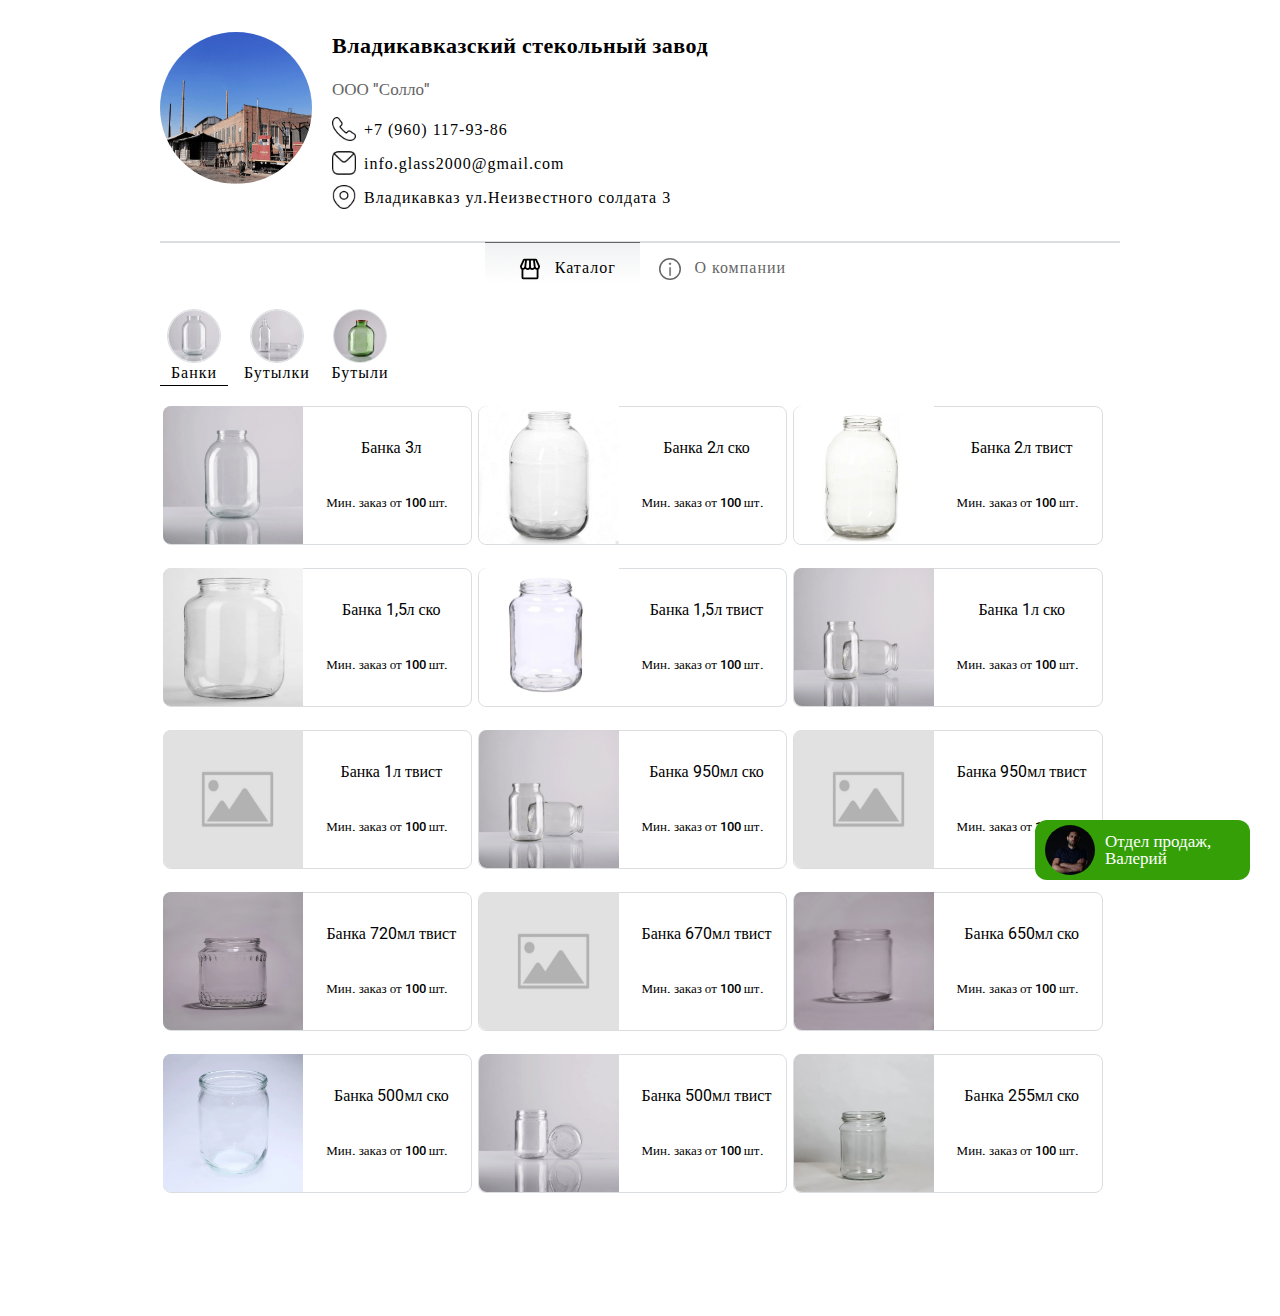
==== commit 3c8020b7: "доработка кода" ====
--- a/index.html
+++ b/index.html
@@ -21,7 +21,7 @@
 </head>
 <body>
 
-
+<div class="wrapper">
 
 <!-- Шапка -->
 	<header class="header">
@@ -31,11 +31,10 @@
 				<h1 class="header__logo-title">Владикавказский стекольный завод</h1>
 			</div>
 			<div class="header__info">
-				
 				<h2 class="header__info-category">ООО "Солло"</h2>
 				<h2 class="header__info-category-mob">ООО "Солло"</h2>
-				<div class="header__info-block"><img src="img/call.png" class="header__info-icon" alt="call_icon"><h3 class="header__info-text">+7 (980) 344-66-66</h3></div>
-				<div class="header__info-block"><img src="img/mail.png"  class="header__info-icon" alt="message_icon"><h4 class="header__info-text">glass.factory@mail.ru</h4></div>
+				<div class="header__info-block"><img src="img/call.png" class="header__info-icon" alt="call_icon"><h3 class="header__info-text">+7 (960) 117-93-86</h3></div>
+				<div class="header__info-block"><img src="img/mail.png"  class="header__info-icon" alt="message_icon"><h4 class="header__info-text">info.glass2000@gmail.com</h4></div>
 				<div class="header__info-block"><img  src="img/map.png" class="header__info-icon" alt="map_icon"><h5 class="header__info-text">Владикавказ ул.Неизвестного солдата 3</h5></div>
 			</div>
 		</div>
@@ -100,7 +99,7 @@
 					</div>
 					<div class="card__block-right">
 						<span class="card__title">Банка 3л</span>
-						<span class="card__description">Мин. заказ от 1000 шт.</span>
+						<span class="card__description">Мин. заказ от 100 шт.</span>
 					</div>
 				</div>
 
@@ -113,7 +112,7 @@
 					</div>
 					<div class="card__block-right">
 						<span class="card__title">Банка 2л ско</span>
-						<span class="card__description">Мин. заказ от 1000 шт.</span>
+						<span class="card__description">Мин. заказ от 100 шт.</span>
 					</div>
 				</div>
 
@@ -126,7 +125,7 @@
 					</div>
 					<div class="card__block-right">
 						<span class="card__title">Банка 2л твист</span>
-						<span class="card__description">Мин. заказ от 1000 шт.</span>
+						<span class="card__description">Мин. заказ от 100 шт.</span>
 					</div>
 				</div>
 
@@ -139,7 +138,7 @@
 					</div>
 					<div class="card__block-right">
 						<span class="card__title">Банка 1,5л ско</span>
-						<span class="card__description">Мин. заказ от 1000 шт.</span>
+						<span class="card__description">Мин. заказ от 100 шт.</span>
 					</div>
 				</div>
 				
@@ -152,7 +151,7 @@
 					</div>
 					<div class="card__block-right">
 						<span class="card__title">Банка 1,5л твист</span>
-						<span class="card__description">Мин. заказ от 1000 шт.</span>
+						<span class="card__description">Мин. заказ от 100 шт.</span>
 					</div>
 				</div>
 				<div class="card__block">
@@ -164,7 +163,7 @@
 					</div>
 					<div class="card__block-right">
 						<span class="card__title">Банка 1л ско</span>
-						<span class="card__description">Мин. заказ от 1000 шт.</span>
+						<span class="card__description">Мин. заказ от 100 шт.</span>
 					</div>
 				</div>
 
@@ -177,7 +176,7 @@
 					</div>
 					<div class="card__block-right">
 						<span class="card__title">Банка 1л твист</span>
-						<span class="card__description">Мин. заказ от 1000 шт.</span>
+						<span class="card__description">Мин. заказ от 100 шт.</span>
 					</div>
 				</div>
 
@@ -190,7 +189,7 @@
 					</div>					
 					<div class="card__block-right">
 						<span class="card__title">Банка 950мл ско</span>
-						<span class="card__description">Мин. заказ от 1000 шт.</span>
+						<span class="card__description">Мин. заказ от 100 шт.</span>
 					</div>
 				</div>
 
@@ -203,7 +202,7 @@
 					</div>
 					<div class="card__block-right">
 						<span class="card__title">Банка 950мл твист</span>
-						<span class="card__description">Мин. заказ от 1000 шт.</span>
+						<span class="card__description">Мин. заказ от 100 шт.</span>
 					</div>
 				</div>
 
@@ -216,7 +215,7 @@
 					</div>
 					<div class="card__block-right">
 						<span class="card__title">Банка 720мл твист</span>
-						<span class="card__description">Мин. заказ от 1000 шт.</span>
+						<span class="card__description">Мин. заказ от 100 шт.</span>
 					</div>
 				</div>
 
@@ -229,7 +228,7 @@
 					</div>
 					<div class="card__block-right">
 						<span class="card__title">Банка 670мл твист</span>
-						<span class="card__description">Мин. заказ от 1000 шт.</span>
+						<span class="card__description">Мин. заказ от 100 шт.</span>
 					</div>
 				</div>
 
@@ -242,7 +241,7 @@
 					</div>
 					<div class="card__block-right">
 						<span class="card__title">Банка 650мл ско</span>
-						<span class="card__description">Мин. заказ от 1000 шт.</span>
+						<span class="card__description">Мин. заказ от 100 шт.</span>
 					</div>
 				</div>
 
@@ -255,7 +254,7 @@
 					</div>
 					<div class="card__block-right">
 						<span class="card__title">Банка 500мл ско</span>
-						<span class="card__description">Мин. заказ от 1000 шт.</span>
+						<span class="card__description">Мин. заказ от 100 шт.</span>
 					</div>
 				</div>
 
@@ -268,7 +267,7 @@
 					</div>
 					<div class="card__block-right">
 						<span class="card__title">Банка 500мл твист</span>
-						<span class="card__description">Мин. заказ от 1000 шт.</span>
+						<span class="card__description">Мин. заказ от 100 шт.</span>
 					</div>
 				</div>
 
@@ -281,7 +280,7 @@
 					</div>
 					<div class="card__block-right">
 						<span class="card__title">Банка 255мл ско</span>
-						<span class="card__description">Мин. заказ от 1000 шт.</span>
+						<span class="card__description">Мин. заказ от 100 шт.</span>
 					</div>
 				</div>
 
@@ -300,7 +299,7 @@
 					</div>
 					<div class="card__block-right">
 						<span class="card__title">Гост 500мл</span>
-						<span class="card__description">Мин. заказ от 1000 шт.</span>
+						<span class="card__description">Мин. заказ от 100 шт.</span>
 					</div>
 				</div>
 
@@ -313,7 +312,7 @@
 					</div>
 					<div class="card__block-right">
 						<span class="card__title">Гуала 500мл</span>
-						<span class="card__description">Мин. заказ от 1000 шт.</span>
+						<span class="card__description">Мин. заказ от 100 шт.</span>
 					</div>
 				</div>
 
@@ -326,7 +325,7 @@
 					</div>
 					<div class="card__block-right">
 						<span class="card__title">Лабиринт 500мл</span>
-						<span class="card__description">Мин. заказ от 1000 шт.</span>
+						<span class="card__description">Мин. заказ от 100 шт.</span>
 					</div>
 				</div>
 
@@ -339,7 +338,7 @@
 					</div>
 					<div class="card__block-right">
 						<span class="card__title">Варшава Европейская 500мл</span>
-						<span class="card__description">Мин. заказ от 1000 шт.</span>
+						<span class="card__description">Мин. заказ от 100 шт.</span>
 					</div>
 				</div>
 
@@ -352,22 +351,11 @@
 					</div>
 					<div class="card__block-right">
 						<span class="card__title">Фляжка 100мл</span>
-						<span class="card__description">Мин. заказ от 1000 шт.</span>
-					</div>
-				</div>
-
-				<div class="card__block">
-					<div class="card__block-left">
-						<picture>
-							<source class="card__img" srcset="img/butilka/webp/3.webp" type="image/webp">
-							<img loading="lazy" class="card__img" src="img/butilka/3.jpg" alt="255мл ско">
-						</picture>
-					</div>
-					<div class="card__block-right">
-						<span class="card__title">Временно отсутствует в наличии</span>
-						<span class="card__description">Мин. заказ от 1000 шт.</span>
-					</div>
-				</div>
+						<span class="card__description">Мин. заказ от 100 шт.</span>
+					</div>
+				</div>
+
+
 
 				<div class="card__block">
 					<div class="card__block-left">
@@ -378,7 +366,7 @@
 					</div>
 					<div class="card__block-right">
 						<span class="card__title">Временно отсутствует в наличии</span>
-						<span class="card__description">Мин. заказ от 1000 шт.</span>
+						<span class="card__description">Мин. заказ от 100 шт.</span>
 					</div>
 				</div>
 
@@ -392,7 +380,7 @@
 					</div>
 					<div class="card__block-right">
 						<span class="card__title">Временно отсутствует в наличии</span>
-						<span class="card__description">Мин. заказ от 1000 шт.</span>
+						<span class="card__description">Мин. заказ от 100 шт.</span>
 					</div>
 				</div>
 
@@ -405,7 +393,7 @@
 					</div>
 					<div class="card__block-right">
 						<span class="card__title">Временно отсутствует в наличии</span>
-						<span class="card__description">Мин. заказ от 1000 шт.</span>
+						<span class="card__description">Мин. заказ от 100 шт.</span>
 					</div>
 				</div>
 
@@ -418,7 +406,7 @@
 					</div>
 					<div class="card__block-right">
 						<span class="card__title">Временно отсутствует в наличии</span>
-						<span class="card__description">Мин. заказ от 1000 шт.</span>
+						<span class="card__description">Мин. заказ от 10 шт.</span>
 					</div>
 				</div>
 
@@ -431,7 +419,7 @@
 					</div>
 					<div class="card__block-right">
 						<span class="card__title">Временно отсутствует в наличии</span>
-						<span class="card__description">Мин. заказ от 1000 шт.</span>
+						<span class="card__description">Мин. заказ от 100 шт.</span>
 					</div>
 				</div>
 
@@ -444,7 +432,7 @@
 					</div>
 					<div class="card__block-right">
 						<span class="card__title">Временно отсутствует в наличии</span>
-						<span class="card__description">Мин. заказ от 1000 шт.</span>
+						<span class="card__description">Мин. заказ от 100 шт.</span>
 					</div>
 				</div>
 
@@ -457,7 +445,7 @@
 					</div>
 					<div class="card__block-right">
 						<span class="card__title">Временно отсутствует в наличии</span>
-						<span class="card__description">Мин. заказ от 1000 шт.</span>
+						<span class="card__description">Мин. заказ от 100 шт.</span>
 					</div>
 				</div>
 
@@ -470,7 +458,7 @@
 					</div>
 					<div class="card__block-right">
 						<span class="card__title">Временно отсутствует в наличии</span>
-						<span class="card__description">Мин. заказ от 1000 шт.</span>
+						<span class="card__description">Мин. заказ от 100 шт.</span>
 					</div>
 				</div>
 
@@ -483,7 +471,7 @@
 					</div>
 					<div class="card__block-right">
 						<span class="card__title">Временно отсутствует в наличии</span>
-						<span class="card__description">Мин. заказ от 1000 шт.</span>
+						<span class="card__description">Мин. заказ от 100 шт.</span>
 					</div>
 				</div>
 
@@ -496,7 +484,7 @@
 					</div>
 					<div class="card__block-right">
 						<span class="card__title">Временно отсутствует в наличии</span>
-						<span class="card__description">Мин. заказ от 1000 шт.</span>
+						<span class="card__description">Мин. заказ от 100 шт.</span>
 					</div>
 				</div>
 
@@ -509,22 +497,10 @@
 					</div>
 					<div class="card__block-right">
 						<span class="card__title">Временно отсутствует в наличии</span>
-						<span class="card__description">Мин. заказ от 1000 шт.</span>
-					</div>
-				</div>
-
-				<div class="card__block">
-					<div class="card__block-left">
-						<picture>
-							<source class="card__img" srcset="img/butilka/webp/16.webp" type="image/webp">
-							<img loading="lazy" class="card__img" src="img/butilka/16.jpg" alt="255мл ско">
-						</picture>
-					</div>
-					<div class="card__block-right">
-						<span class="card__title">Временно отсутствует в наличии</span>
-						<span class="card__description">Мин. заказ от 1000 шт.</span>
-					</div>
-				</div>
+						<span class="card__description">Мин. заказ от 100 шт.</span>
+					</div>
+				</div>
+
 
 				<div class="card__block">
 					<div class="card__block-left">
@@ -535,7 +511,7 @@
 					</div>
 					<div class="card__block-right">
 						<span class="card__title">Временно отсутствует в наличии</span>
-						<span class="card__description">Мин. заказ от 1000 шт.</span>
+						<span class="card__description">Мин. заказ от 100 шт.</span>
 					</div>
 				</div>
 
@@ -548,7 +524,7 @@
 					</div>
 					<div class="card__block-right">
 						<span class="card__title">Временно отсутствует в наличии</span>
-						<span class="card__description">Мин. заказ от 1000 шт.</span>
+						<span class="card__description">Мин. заказ от 100 шт.</span>
 					</div>
 				</div>
 
@@ -561,7 +537,7 @@
 					</div>
 					<div class="card__block-right">
 						<span class="card__title">Временно отсутствует в наличии</span>
-						<span class="card__description">Мин. заказ от 1000 шт.</span>
+						<span class="card__description">Мин. заказ от 100 шт.</span>
 					</div>
 				</div>
 
@@ -578,7 +554,7 @@
 			</div>
 			<div class="card__block-right">
 				<span class="card__title">Бутыль БК-110-15000</span>
-				<span class="card__description">Мин. заказ от 1000 шт.</span>
+				<span class="card__description">Мин. заказ от 100 шт.</span>
 			</div>
 		</div>
 
@@ -591,7 +567,7 @@
 			</div>
 			<div class="card__block-right">
 				<span class="card__title">Бутыль БК-110-15000</span>
-				<span class="card__description">Мин. заказ от 1000 шт.</span>
+				<span class="card__description">Мин. заказ от 100 шт.</span>
 			</div>
 		</div>
 
@@ -605,7 +581,7 @@
 			</div>
 			<div class="card__block-right">
 				<span class="card__title">Бутыль БК-110-7500</span>
-				<span class="card__description">Мин. заказ от 1000 шт.</span>
+				<span class="card__description">Мин. заказ от 100 шт.</span>
 			</div>
 		</div>
 
@@ -618,7 +594,7 @@
 			</div>
 			<div class="card__block-right">
 				<span class="card__title">Бутыль БК-82-10000</span>
-				<span class="card__description">Мин. заказ от 1000 шт.</span>
+				<span class="card__description">Мин. заказ от 100 шт.</span>
 			</div>
 		</div>
 
@@ -644,7 +620,7 @@
 			</div>
 			<div class="card__block-right">
 				<span class="card__title">Бутыль БК-38-7000</span>
-				<span class="card__description">Мин. заказ от 1000 шт.</span>
+				<span class="card__description">Мин. заказ от 100 шт.</span>
 			</div>
 		</div>
 
@@ -657,7 +633,7 @@
 			</div>
 			<div class="card__block-right">
 				<span class="card__title">Бутыль БК-38-5000</span>
-				<span class="card__description">Мин. заказ от 1000 шт.</span>
+				<span class="card__description">Мин. заказ от 100 шт.</span>
 			</div>
 		</div>
 
@@ -670,7 +646,7 @@
 			</div>
 			<div class="card__block-right">
 				<span class="card__title">Бутыль БК-38-3000</span>
-				<span class="card__description">Мин. заказ от 1000 шт.</span>
+				<span class="card__description">Мин. заказ от 100 шт.</span>
 			</div>
 		</div>
 
@@ -736,8 +712,15 @@
 		</div>
 	</div>
 
-
-<div class="message__chat-media">
+<a href="javascript:jivo_api.open()">
+<div class="message__chat-desk"><img src="img/chat-photo.png" alt="message">
+	<div>
+		<p class="chat-name">Отдел продаж, Валерий</p>
+	</div>
+</div>
+</a>
+
+<div class="message__chat-mob">
 	<a href="tel:+7(960)117-93-86">
 		<div class="message__chat-call"><img src="jivosite/call.png" alt="image"><span>Позвонить</span></div>
 	</a>
@@ -747,7 +730,9 @@
 	<!--?-->
 </div>
 
-
+<footer class="footer"></footer>
+
+</div>
 
 <script src="libs/jq3.js"></script>
 <script src="libs/fancybox.js"></script>
--- a/css/main.css
+++ b/css/main.css
@@ -1 +1 @@
-*{padding:0;margin:0;border:0}:focus,:active{outline:none}a:focus,a:active{outline:none}nav,footer,header,aside{display:block}html,body{height:100%;width:100%;font-size:100%;line-height:1;font-size:14px;-ms-text-size-adjust:100%;-moz-text-size-adjust:100%;-webkit-text-size-adjust:100%}input,button,textarea{font-family:inherit}input::-ms-clear{display:none}button{cursor:pointer}button::-moz-focus-inner{padding:0;border:0}a,a:visited{text-decoration:none}a:hover{text-decoration:none}ul li{list-style:none}img{vertical-align:top}h1,h2,h3,h4,h5,h6{font-size:inherit;font-weight:inherit;display:inline-block}@font-face{font-family:'Roboto';src:url("../fonts/Roboto.ttf");src:url("../fonts/Roboto.eot");src:url("../fonts/Roboto.eot?#iefix") format("embedded-opentype"),url("../fonts/Roboto.woff2") format("woff2"),url("../fonts/Roboto.woff") format("woff"),url("../fonts/Roboto.ttf") format("truetype"),url("../fonts/Roboto.svg#Roboto") format("svg");font-weight:300;font-style:normal;font-stretch:normal;unicode-range:U+0020-2044}@font-face{font-family:'Roboto-Regular';src:url("../fonts/Roboto.eot");src:url("../fonts/Roboto.eot?#iefix") format("embedded-opentype"),url("../fonts/Roboto.woff2") format("woff2"),url("../fonts/Roboto.woff") format("woff"),url("../fonts/Roboto.ttf") format("truetype"),url("../fonts/Roboto.svg#Roboto") format("svg");font-weight:400;font-style:normal;font-stretch:normal;unicode-range:U+0020-2044}@font-face{font-family:'Roboto-Bold';src:url("../fonts/Roboto Bold.eot");src:url("../fonts/Roboto Bold.eot?#iefix") format("embedded-opentype"),url("../fonts/Roboto Bold.woff2") format("woff2"),url("../fonts/Roboto Bold.woff") format("woff"),url("../fonts/Roboto Bold.ttf") format("truetype"),url("../fonts/Roboto Bold.svg#Roboto Bold") format("svg");font-weight:700;font-style:normal;font-stretch:normal;unicode-range:U+0020-2044}@font-face{font-family:'Roboto-Medium';src:url("../fonts/Roboto Medium.eot");src:url("../fonts/Roboto Medium.eot?#iefix") format("embedded-opentype"),url("../fonts/Roboto Medium.woff2") format("woff2"),url("../fonts/Roboto Medium.woff") format("woff"),url("../fonts/Roboto Medium.ttf") format("truetype"),url("../fonts/Roboto Medium.svg#Roboto Medium") format("svg");font-weight:500;font-style:normal;font-stretch:normal;unicode-range:U+0020-2044}@font-face{font-family:'Roboto-Light';src:url("../fonts/Light.eot");font-weight:300;font-style:normal;font-stretch:normal}.header__info-icon,.tabs__body svg{width:32px;height:32px;max-width:32px;max-height:32px}.sticky{position:-webkit-sticky;position:sticky;top:0;width:100%;z-index:2;margin:0 auto;background:#ffffff;padding:5px 0 0 0}.header,.tabs,.stories,.card,.about,.about__table{width:1524px;max-width:1524px;margin:0 auto}@media (max-width: 1600px){.header,.tabs,.stories,.card,.about,.about__table{width:72%;max-width:72%}}@media (max-width: 1420px){.header,.tabs,.stories,.card,.about,.about__table{width:82%;max-width:82%}}@media (max-width: 1340px){.header,.tabs,.stories,.card,.about,.about__table{width:75%;max-width:75%}}@media (max-width: 1140px){.header,.tabs,.stories,.card,.about,.about__table{width:80%;max-width:80%}}@media (max-width: 920px){.header,.tabs,.stories,.card,.about,.about__table{width:92%;max-width:92%}}@media (max-width: 620px){.header,.tabs,.stories,.card,.about,.about__table{width:88%;max-width:88%}}.stories-desktop{display:-webkit-box;display:-ms-flexbox;display:flex}.stories-mob{display:none}.card__description,.card__count{font-family:Roboto;font-style:normal;position:relative}@media (max-width: 1340px){.card__description,.card__count{font-size:12px}}.table__left-block,.table__right-block{display:-webkit-box;display:-ms-flexbox;display:flex;-webkit-box-pack:left;-ms-flex-pack:left;justify-content:left;-webkit-box-align:center;-ms-flex-align:center;align-items:center;padding-left:10px;border:1px solid #DBDEE1}.header__row{max-width:762px;display:-webkit-box;display:-ms-flexbox;display:flex;margin-top:32px}.header__logo-title{font-family:"Roboto-Bold";font-size:28px;font-style:normal;font-weight:700;line-height:35px;letter-spacing:0.5px;position:absolute;margin-left:20px;top:50px}.header__logo-img{width:234px;height:234px;border-radius:50%}.header__info{margin:55px 0 0 24px}.header__info-block{max-width:400px;-webkit-box-align:center;-ms-flex-align:center;align-items:center;display:-webkit-box;display:-ms-flexbox;display:flex;margin:10px 0 0 0}.header__info-category{font-family:"Roboto-Medium";font-size:20px;color:#656565;font-weight:500;line-height:35px}.header__info-category-mob{display:none}.header__info-text{margin:0 0 0 8px;font-family:"Roboto-Light";font-size:18px;font-style:normal;font-weight:300;line-height:21px;letter-spacing:1px}.tabs{display:-webkit-box;display:-ms-flexbox;display:flex;-webkit-box-pack:center;-ms-flex-pack:center;justify-content:center;margin-top:32px;border-top:2px solid #DBDEE1}.tabs__content{margin-top:25px}.tabs__link-active{background:-webkit-gradient(linear, left top, left bottom, from(rgba(219,222,225,0.4)), to(rgba(219,222,225,0)));background:linear-gradient(180deg, rgba(219,222,225,0.4), rgba(219,222,225,0));border-top:1px solid #656565;margin-top:-1px}.tabs__link-inactive{background:none;border:none}.tabs__body{width:234px;position:relative;text-align:center}.tabs__body svg{margin-top:15px;fill:none}.tabs__body svg.active path,.tabs svg.active circle{stroke:#000;stroke-width:2}.tabs__body svg.active rect{stroke:#000;stroke-width:1}.tabs__body-text{color:#656565;font-family:"Roboto";font-size:22px;font-weight:300;line-height:26px;letter-spacing:1px;position:relative;top:-7px;left:10px}.tabs__active-img{width:200px}.tabs__active-text{font-family:"Roboto-Regular";color:#000000;font-weight:400}.tabs__pane{display:none}.tabs__pane-two{height:900px}.tabs__pane-active{display:block}.stories{display:-webkit-box;display:-ms-flexbox;display:flex}.stories__block{width:105px;height:97px;overflow:hidden;text-align:center;margin-right:30px}.stories__block-active{border-bottom:1px solid #000000}.stories__block-img{width:72px;height:72px;border-radius:50%;cursor:pointer;border:1px solid #DBDEE1}.stories__text{font-family:"Roboto";font-weight:300;font-size:18px;line-height:21px;letter-spacing:1px;text-align:center;cursor:pointer}.card{-ms-flex-wrap:wrap;flex-wrap:wrap;-webkit-box-pack:start;-ms-flex-pack:start;justify-content:start;margin-top:20px;display:none}.card-active{display:-webkit-box;display:-ms-flexbox;display:flex}.card__block{display:-webkit-box;display:-ms-flexbox;display:flex;border:1.5px solid #DBDEE1;border-radius:8px;position:relative;width:492px;max-width:492px;height:192px;margin:0 3px 23px 3px}.card__block-left{border-radius:8px 0px 0px 8px;position:relative;top:-1px}.card__img{height:193px;width:246px;border-radius:8px 0 0 8px;margin-left:-0.3px}.card__block-right{-webkit-box-pack:center;-ms-flex-pack:center;justify-content:center;display:-webkit-box;display:-ms-flexbox;display:flex;width:100%}.card__title{font-family:Roboto;font-size:18px;font-style:normal;font-weight:400;line-height:16px;display:block;position:relative;top:53px;text-align:center}.card__description{line-height:12px;font-family:"Roboto-Medium";position:absolute;top:125px;font-weight:500;font-size:14px}.card__count{line-height:16px;font-weight:500;font-size:14px;display:block;margin-top:15px;text-align:center}.card__price{line-height:16px;font-weight:500;font-size:16px;text-align:center}.about{display:-webkit-box;display:-ms-flexbox;display:flex;margin-top:30px}.about__info{display:block;margin-left:24px;width:40%}.about__info-title{font-family:"Roboto-Bold";font-size:20px;font-weight:600;line-height:25px;letter-spacing:0.5px;display:block;margin-bottom:15px}.about__info-text{font-family:Roboto;font-size:20px;font-weight:400;line-height:26px}.slider{width:750px;height:602px;-webkit-box-pack:justify;-ms-flex-pack:justify;justify-content:space-between}.slider__max-img{width:750px;height:445.36px;margin-bottom:15px}.slider__min-row{display:-webkit-box;display:-ms-flexbox;display:flex;margin-top:25px;-webkit-box-pack:justify;-ms-flex-pack:justify;justify-content:space-between}.slider__min-img{width:32%;height:132.07px;margin-right:7px}.about__table{margin-top:30px}.about__table-row{display:-webkit-box;display:-ms-flexbox;display:flex;width:1008px}.table__left{display:-ms-grid;display:grid;width:40%}.table__left-block{color:#656565;width:auto;height:54px}.table__right{display:-ms-grid;display:grid;width:60%}.table__right-block{color:#000000;width:auto;height:54px}@media (max-width: 1620px){.card__block{width:32%}.card__img{height:193px;width:200px}.card__description{text-align:center}}@media (max-width: 1440px){.card__block{width:32%}.card__img{height:193px;width:200px}}@media (max-width: 1340px){.header__logo-img{width:152px;height:152px}.header__logo-title{font-size:22px;line-height:28px}.header__info{margin:40px 0 0 20px}.header__info-category{font-size:17px;letter-spacing:0px}.header__info-icon{height:24px;width:24px}.header__info-text{font-size:16px;line-height:19px}.tabs__body{width:155px}.tabs__body svg{width:22px;height:22px}.tabs__body-text{font-size:16px;line-height:19px}.stories__block{width:68px;height:76px;margin-right:15px}.stories__block-img{height:52px;width:52px}.stories__text{font-size:16px;line-height:19px}.card__block{height:137px;width:32%}.card__block-right{position:relative}.card__img{height:138px;width:140px}.card__title{font-size:16px;line-height:14px;top:34px;margin-left:8px}.card__description{font-size:13px;top:90px;left:auto;text-align:center}.card__count{font-weight:400;font-size:12px}.about__info-title{font-size:17px;line-height:21px;letter-spacing:0.5px}.about__info-text{font-size:16px;line-height:21px}.slider{width:488px;height:392px}.slider__max-img{height:290px;width:488px}.slider__min-img{height:86px;width:152px;margin-right:7px}.slider__img-one{-ms-grid-column:1;grid-column-start:1;grid-column-end:12;-ms-grid-row:1;grid-row-start:1;grid-row-end:2}.slider__img-two{-ms-grid-column:1;grid-column-start:1;grid-column-end:4;-ms-grid-row:2;grid-row-start:2;grid-row-end:3}.slider__img-three{-ms-grid-column:4;grid-column-start:4;grid-column-end:8;-ms-grid-row:2;grid-row-start:2;grid-row-end:3}.slider__img-four{-ms-grid-column:8;grid-column-start:8;grid-column-end:12;-ms-grid-row:2;grid-row-start:2;grid-row-end:3}.about__table-row{width:740px}.about__table-left{height:48px;width:235px}.about__table-right{height:48px;width:505px}}@media (max-width: 1140px){.card__block{width:32%}.card__img{width:130px}.card__description,.card__title{font-size:12px}}@media (max-width: 992px){.about{display:-ms-grid;display:grid}.about__info{margin-top:34px;margin-left:0;width:100%}.about__table-row{width:100%}.slider__min-img{width:30%;height:auto}.card__block{width:48%}.tabs__pane-two{height:1100px}}@media (max-width: 768px){.header__logo{width:27%}.header__info{width:100%}}@media (max-width: 620px){.stories-desktop{display:none}.stories-mob{display:-webkit-box;display:-ms-flexbox;display:flex}.sticky{position:fixed !important;height:70px}.header__row{display:block}.header__info{margin:20px 0 0 0}.header__info-text{font-size:14px}.header__info-category{display:none}.header__info-category-mob{display:block;font-size:14px;color:#656565;font-weight:400;line-height:16px}.header__logo-img{width:95px;height:95px}.header__logo-title{width:400px;font-size:18px;font-weight:700;line-height:18px;margin:15px 0 0 25px}.tabs__body svg{width:20px;height:20px}.tabs__pane-two{height:1000px}.stories__block-img{width:50px;height:50px}.stories__text{font-size:14px;line-height:16px;letter-spacing:1px}.card{margin-top:100px}.card__block{width:100%;height:135px}.card__img{width:148px;height:136px}.card__title{font-size:14px;line-height:14px}.card__description{font-size:12px;line-height:12px;font-weight:500;left:auto;text-align:center}.card__count{font-size:12px;line-height:12px;font-weight:400}.slider{width:auto}.slider__max-img,.slider__min-img{height:auto}.slider__max-img{width:100%}.slider__min-img{width:30%}.about__info{margin-top:50px}.stories__dots{position:absolute;top:0;width:100%;background:#ffffff;display:-webkit-box;display:-ms-flexbox;display:flex;padding:5px 0 0 0}.stories__dots li{border-radius:50%;cursor:pointer;border:1px solid #DBDEE1;width:50px;height:50px;margin-right:33px;position:relative}.stories__dots li:nth-child(1){background:url(../img/banki_stories.png);background-size:100%;margin-left:30px}.stories__dots li:nth-child(1):before{content:"Банки";position:absolute;bottom:-18px;left:0;right:0;text-align:center}.stories__dots li:nth-child(2){background:url(../img/butilki_stories.png);background-size:100%}.stories__dots li:nth-child(2):before{content:"Бутылки";position:absolute;bottom:-18px;left:0;right:0;text-align:center}.stories__dots li:nth-child(3){background:url(../img/butili_stories.jpg);background-size:100%}.stories__dots li:nth-child(3):before{content:"Бутыли";position:absolute;bottom:-18px;left:0;right:0;text-align:center}.stories__dots li.slick-active::after{content:"";width:100%;height:1px;background:#000000;position:absolute;bottom:-20px;left:0}.stories__dots li button{visibility:hidden}.slick-initialized .slick-slide{display:-webkit-box;display:-ms-flexbox;display:flex;-webkit-box-pack:center;-ms-flex-pack:center;justify-content:center}.slick-slide img{display:unset}}@media (max-width: 480px){.header__logo{width:100%}.header__logo-img{width:86px;height:86px}.header__logo-title{width:170px;margin:0 0 0 8px}.header__info{width:100%}.tabs,.card{width:100%;max-width:100%}.tabs__pane-two{height:1100px}.card__block{width:92%;margin:0 auto;margin-bottom:15px}.card__title{left:auto}.slider{height:285px}.slider__max-img{height:150px}.slider__min-img{height:70px}.about__info{margin-top:0}}
+*{padding:0;margin:0;border:0}:focus,:active{outline:none}a:focus,a:active{outline:none}nav,footer,header,aside{display:block}html,body{height:100%;width:100%;font-size:100%;line-height:1;font-size:14px;-ms-text-size-adjust:100%;-moz-text-size-adjust:100%;-webkit-text-size-adjust:100%}input,button,textarea{font-family:inherit}input::-ms-clear{display:none}button{cursor:pointer}button::-moz-focus-inner{padding:0;border:0}a,a:visited{text-decoration:none}a:hover{text-decoration:none}ul li{list-style:none}img{vertical-align:top}h1,h2,h3,h4,h5,h6{font-size:inherit;font-weight:inherit;display:inline-block}@font-face{font-family:'Roboto';src:url("../fonts/Roboto.ttf");src:url("../fonts/Roboto.eot");src:url("../fonts/Roboto.eot?#iefix") format("embedded-opentype"),url("../fonts/Roboto.woff2") format("woff2"),url("../fonts/Roboto.woff") format("woff"),url("../fonts/Roboto.ttf") format("truetype"),url("../fonts/Roboto.svg#Roboto") format("svg");font-weight:300;font-style:normal;font-stretch:normal;unicode-range:U+0020-2044}@font-face{font-family:'Roboto-Regular';src:url("../fonts/Roboto.eot");src:url("../fonts/Roboto.eot?#iefix") format("embedded-opentype"),url("../fonts/Roboto.woff2") format("woff2"),url("../fonts/Roboto.woff") format("woff"),url("../fonts/Roboto.ttf") format("truetype"),url("../fonts/Roboto.svg#Roboto") format("svg");font-weight:400;font-style:normal;font-stretch:normal;unicode-range:U+0020-2044}@font-face{font-family:'Roboto-Bold';src:url("../fonts/Roboto Bold.eot");src:url("../fonts/Roboto Bold.eot?#iefix") format("embedded-opentype"),url("../fonts/Roboto Bold.woff2") format("woff2"),url("../fonts/Roboto Bold.woff") format("woff"),url("../fonts/Roboto Bold.ttf") format("truetype"),url("../fonts/Roboto Bold.svg#Roboto Bold") format("svg");font-weight:700;font-style:normal;font-stretch:normal;unicode-range:U+0020-2044}@font-face{font-family:'Roboto-Medium';src:url("../fonts/Roboto Medium.eot");src:url("../fonts/Roboto Medium.eot?#iefix") format("embedded-opentype"),url("../fonts/Roboto Medium.woff2") format("woff2"),url("../fonts/Roboto Medium.woff") format("woff"),url("../fonts/Roboto Medium.ttf") format("truetype"),url("../fonts/Roboto Medium.svg#Roboto Medium") format("svg");font-weight:500;font-style:normal;font-stretch:normal;unicode-range:U+0020-2044}@font-face{font-family:'Roboto-Light';src:url("../fonts/Light.eot");font-weight:300;font-style:normal;font-stretch:normal}.header__info-icon,.tabs__body svg{width:32px;height:32px;max-width:32px;max-height:32px}.wrapper{position:relative}.sticky{position:-webkit-sticky;position:sticky;top:0;width:100%;z-index:2;margin:0 auto;background:#ffffff;padding:5px 0 0 0}.header,.tabs,.stories,.card,.about,.about__table{width:1524px;max-width:1524px;margin:0 auto}@media (max-width: 1600px){.header,.tabs,.stories,.card,.about,.about__table{width:72%;max-width:72%}}@media (max-width: 1420px){.header,.tabs,.stories,.card,.about,.about__table{width:82%;max-width:82%}}@media (max-width: 1340px){.header,.tabs,.stories,.card,.about,.about__table{width:75%;max-width:75%}}@media (max-width: 1140px){.header,.tabs,.stories,.card,.about,.about__table{width:80%;max-width:80%}}@media (max-width: 920px){.header,.tabs,.stories,.card,.about,.about__table{width:92%;max-width:92%}}@media (max-width: 620px){.header,.tabs,.stories,.card,.about,.about__table{width:88%;max-width:88%}}.stories-desktop{display:-webkit-box;display:-ms-flexbox;display:flex}.stories-mob{display:none}.card__description,.card__count{font-family:Roboto;font-style:normal;position:relative}@media (max-width: 1340px){.card__description,.card__count{font-size:12px}}.table__left-block,.table__right-block{display:-webkit-box;display:-ms-flexbox;display:flex;-webkit-box-pack:left;-ms-flex-pack:left;justify-content:left;-webkit-box-align:center;-ms-flex-align:center;align-items:center;padding-left:10px;border:1px solid #DBDEE1}.header__row{max-width:762px;display:-webkit-box;display:-ms-flexbox;display:flex;margin-top:32px}.header__logo-title{font-family:"Roboto-Bold";font-size:28px;font-style:normal;font-weight:700;line-height:35px;letter-spacing:0.5px;position:absolute;margin-left:20px}.header__logo-img{width:234px;height:234px;border-radius:50%}.header__info{margin:55px 0 0 24px}.header__info-block{max-width:400px;-webkit-box-align:center;-ms-flex-align:center;align-items:center;display:-webkit-box;display:-ms-flexbox;display:flex;margin:10px 0 0 0}.header__info-category{font-family:"Roboto-Medium";font-size:20px;color:#656565;font-weight:500;line-height:35px}.header__info-category-mob{display:none}.header__info-text{margin:0 0 0 8px;font-family:"Roboto-Light";font-size:18px;font-style:normal;font-weight:300;line-height:21px;letter-spacing:1px;color:#000}.tabs{display:-webkit-box;display:-ms-flexbox;display:flex;-webkit-box-pack:center;-ms-flex-pack:center;justify-content:center;margin-top:32px;border-top:2px solid #DBDEE1}.tabs__content{margin-top:25px}.tabs__link-active{background:-webkit-gradient(linear, left top, left bottom, from(rgba(219,222,225,0.4)), to(rgba(219,222,225,0)));background:linear-gradient(180deg, rgba(219,222,225,0.4), rgba(219,222,225,0));border-top:1px solid #656565;margin-top:-1px}.tabs__link-inactive{background:none;border:none}.tabs__body{width:234px;position:relative;text-align:center}.tabs__body svg{margin-top:15px;fill:none}.tabs__body svg.active path,.tabs svg.active circle{stroke:#000;stroke-width:2}.tabs__body svg.active rect{stroke:#000;stroke-width:1}.tabs__body-text{color:#656565;font-family:"Roboto";font-size:22px;font-weight:300;line-height:26px;letter-spacing:1px;position:relative;top:-7px;left:10px}.tabs__active-img{width:200px}.tabs__active-text{font-family:"Roboto-Regular";color:#000000;font-weight:400}.tabs__pane{display:none}.tabs__pane-two{height:900px}.tabs__pane-active{display:block}.stories{display:-webkit-box;display:-ms-flexbox;display:flex}.stories__block{width:105px;height:97px;overflow:hidden;text-align:center;margin-right:30px}.stories__block-active{border-bottom:1px solid #000000}.stories__block-img{width:72px;height:72px;border-radius:50%;cursor:pointer;border:1px solid #DBDEE1}.stories__text{font-family:"Roboto";font-weight:300;font-size:18px;line-height:21px;letter-spacing:1px;text-align:center;cursor:pointer}.card{-ms-flex-wrap:wrap;flex-wrap:wrap;-webkit-box-pack:start;-ms-flex-pack:start;justify-content:start;margin-top:20px;display:none}.card-active{display:-webkit-box;display:-ms-flexbox;display:flex}.card__block{display:-webkit-box;display:-ms-flexbox;display:flex;border:1.5px solid #DBDEE1;border-radius:8px;position:relative;width:492px;max-width:492px;height:192px;margin:0 3px 23px 3px}.card__block-left{border-radius:8px 0px 0px 8px;position:relative;top:-1px}.card__img{height:193px;width:246px;border-radius:8px 0 0 8px;margin-left:-0.3px}.card__block-right{-webkit-box-pack:center;-ms-flex-pack:center;justify-content:center;display:-webkit-box;display:-ms-flexbox;display:flex;width:100%}.card__title{font-family:Roboto;font-size:18px;font-style:normal;font-weight:400;line-height:16px;display:block;position:relative;top:53px;text-align:center}.card__description{line-height:12px;font-family:"Roboto-Medium";position:absolute;top:125px;font-weight:500;font-size:14px}.card__count{line-height:16px;font-weight:500;font-size:14px;display:block;margin-top:15px;text-align:center}.card__price{line-height:16px;font-weight:500;font-size:16px;text-align:center}.about{display:-webkit-box;display:-ms-flexbox;display:flex;margin-top:30px}.about__info{display:block;margin-left:24px;width:40%}.about__info-title{font-family:"Roboto-Bold";font-size:20px;font-weight:600;line-height:25px;letter-spacing:0.5px;display:block;margin-bottom:15px}.about__info-text{font-family:Roboto;font-size:20px;font-weight:400;line-height:26px}.slider{width:750px;height:602px;-webkit-box-pack:justify;-ms-flex-pack:justify;justify-content:space-between}.slider__max-img{width:750px;height:445.36px;margin-bottom:15px}.slider__min-row{display:-webkit-box;display:-ms-flexbox;display:flex;margin-top:25px;-webkit-box-pack:justify;-ms-flex-pack:justify;justify-content:space-between}.slider__min-img{width:32%;height:132.07px;margin-right:7px}.about__table{margin-top:30px;color:#000}.about__table-row{display:-webkit-box;display:-ms-flexbox;display:flex;width:1008px}.table__left{display:-ms-grid;display:grid;width:40%}.table__left-block{color:#656565;width:auto;height:54px}.table__right{display:-ms-grid;display:grid;width:60%}.table__right-block{color:#000000;width:auto;height:54px}.footer{height:100px;width:100%;position:relative;bottom:0}@media (max-width: 1620px){.card__block{width:32%}.card__img{height:193px;width:200px}.card__description{text-align:center}}@media (max-width: 1440px){.card__block{width:32%}.card__img{height:193px;width:200px}}@media (max-width: 1340px){.header__logo-img{width:152px;height:152px}.header__logo-title{font-size:22px;line-height:28px}.header__info{margin:40px 0 0 20px}.header__info-category{font-size:17px;letter-spacing:0px}.header__info-icon{height:24px;width:24px}.header__info-text{font-size:16px;line-height:19px}.tabs__body{width:155px}.tabs__body svg{width:22px;height:22px}.tabs__body-text{font-size:16px;line-height:19px}.stories__block{width:68px;height:76px;margin-right:15px}.stories__block-img{height:52px;width:52px}.stories__text{font-size:16px;line-height:19px}.card__block{height:137px;width:32%}.card__block-right{position:relative}.card__img{height:138px;width:140px}.card__title{font-size:16px;line-height:14px;top:34px;margin-left:8px}.card__description{font-size:13px;top:90px;left:auto;text-align:center}.card__count{font-weight:400;font-size:12px}.about__info-title{font-size:17px;line-height:21px;letter-spacing:0.5px}.about__info-text{font-size:16px;line-height:21px}.slider{width:488px;height:392px}.slider__max-img{height:290px;width:488px}.slider__min-img{height:86px;width:152px;margin-right:7px}.slider__img-one{-ms-grid-column:1;grid-column-start:1;grid-column-end:12;-ms-grid-row:1;grid-row-start:1;grid-row-end:2}.slider__img-two{-ms-grid-column:1;grid-column-start:1;grid-column-end:4;-ms-grid-row:2;grid-row-start:2;grid-row-end:3}.slider__img-three{-ms-grid-column:4;grid-column-start:4;grid-column-end:8;-ms-grid-row:2;grid-row-start:2;grid-row-end:3}.slider__img-four{-ms-grid-column:8;grid-column-start:8;grid-column-end:12;-ms-grid-row:2;grid-row-start:2;grid-row-end:3}.about__table-row{width:740px}.about__table-left{height:48px;width:235px}.about__table-right{height:48px;width:505px}}@media (max-width: 1140px){.card__block{width:32%}.card__img{width:130px}.card__description,.card__title{font-size:12px}}@media (max-width: 992px){.about{display:-ms-grid;display:grid}.about__info{margin-top:34px;margin-left:0;width:100%}.about__table-row{width:100%}.slider__min-img{width:30%;height:auto}.card__block{width:48%}.tabs__pane-two{height:1100px}}@media (max-width: 768px){.header__logo{width:27%}.header__info{width:100%}}@media (max-width: 620px){.stories-desktop{display:none}.stories-mob{display:-webkit-box;display:-ms-flexbox;display:flex}.sticky{position:fixed !important;height:70px}.header__row{display:block}.header__info{margin:20px 0 0 0}.header__info-text{font-size:14px}.header__info-category{display:none}.header__info-category-mob{display:block;font-size:14px;color:#656565;font-weight:400;line-height:16px}.header__logo-img{width:95px;height:95px}.header__logo-title{width:400px;font-size:18px;font-weight:700;line-height:18px;margin:35px 0 0 25px}.tabs__body svg{width:20px;height:20px}.tabs__pane-two{height:1000px}.stories__block-img{width:50px;height:50px}.stories__text{font-size:14px;line-height:16px;letter-spacing:1px}.card{margin-top:100px}.card__block{width:100%;height:135px}.card__img{width:148px;height:136px}.card__title{font-size:14px;line-height:14px}.card__description{font-size:12px;line-height:12px;font-weight:500;left:auto;text-align:center}.card__count{font-size:12px;line-height:12px;font-weight:400}.slider{width:auto}.slider__max-img,.slider__min-img{height:auto}.slider__max-img{width:100%}.slider__min-img{width:30%}.about__info{margin-top:50px}.stories__dots{position:absolute;top:0;width:100%;background:#ffffff;display:-webkit-box;display:-ms-flexbox;display:flex;padding:5px 0 0 0}.stories__dots li{border-radius:50%;cursor:pointer;border:1px solid #DBDEE1;width:50px;height:50px;margin-right:33px;position:relative}.stories__dots li:nth-child(1){background:url("../img/banki_stories.png");background-size:100%;margin-left:30px;font-size:14px}.stories__dots li:nth-child(1):before{content:"Банки";position:absolute;bottom:-18px;left:0;right:0;text-align:center}.stories__dots li:nth-child(2){background:url("../img/butilki_stories.png");background-size:100%;margin-left:30px;font-size:14px}.stories__dots li:nth-child(2):before{content:"Бутылки";position:absolute;bottom:-18px;left:0;right:0;text-align:center}.stories__dots li:nth-child(3){background:url("../img/butili_stories.jpg");background-size:100%;margin-left:30px;font-size:14px}.stories__dots li:nth-child(3):before{content:"Бутыли";position:absolute;bottom:-18px;left:0;right:0;text-align:center}.stories__dots li.slick-active::after{content:"";width:100%;height:1px;background:#000000;position:absolute;bottom:-20px;left:0}.stories__dots li button{visibility:hidden}.slick-initialized .slick-slide{display:-webkit-box;display:-ms-flexbox;display:flex;-webkit-box-pack:center;-ms-flex-pack:center;justify-content:center}.slick-slide img{display:unset}}@media (max-width: 480px){.header__logo{width:100%}.header__logo-img{width:86px;height:86px}.header__logo-title{width:170px;margin:25px 0 0 8px}.header__info{width:100%}.tabs,.card{width:100%;max-width:100%}.tabs__pane-two{height:1100px}.card__block{width:92%;margin:0 auto;margin-bottom:15px}.card__title{left:auto}.slider{height:285px}.slider__max-img{height:150px}.slider__min-img{height:70px}.about__info{margin-top:0}}
--- a/jivosite/jivosite-vl-sz.css
+++ b/jivosite/jivosite-vl-sz.css
@@ -21,7 +21,7 @@
 	position: fixed;
 	z-index: 300000;
 	width: 346px;
-	height: 70px;
+	height: 45px;
 	background-repeat: no-repeat;
 	right: 65px;
 	border-radius: 10px 10px 0px 0px;
@@ -52,9 +52,38 @@
 	bottom:25px;
 }
 */
-
-
-@media(max-width:480px){
+.message__chat-mob{
+	display: none;
+}
+.message__chat-desk{
+  max-width: 185px;
+  width: 100%;
+  padding: 0px 30px 0 0;
+  height: 60px;
+  border-radius: 12px;
+  background-color: #359f08;
+  font-size: 17px;
+  color: white;
+  display: flex;
+  align-items: center;
+  justify-content: space-around;
+  cursor: pointer;
+  position:fixed;
+  bottom:20px;
+  right:30px;
+}
+.message__chat-desk img{
+	width: 50px;
+    height: 50px;
+    margin: 10px;
+    border-radius: 50%;
+}
+
+@media(max-width:480px)
+{
+	.message__chat-desk{
+		display: none;
+	}
 	.message__chat-tovar,.message__chat-call__link{
 	display:none;
 }
@@ -81,13 +110,12 @@
 /*New styles*/
 #jivo_custom_widget.jivo_online ,#jivo_custom_widget{
 	position:fixed;
-	padding: 0 30px;
+	padding: 0;
     bottom:4px;
 	width:48%;
 	max-width: 48%;
 	height: 45px;
     background-color:#1072a7;
-	padding: 0 30px;
     border-radius: 12px;
     font-size: 15px;
     color: white;
@@ -104,13 +132,14 @@
     right: 0;
 	margin-right:5px;
 text-align:center;
+right:1%;
 }
 #jivo_custom_widget.jivo_online ,#jivo_custom_widget::after{
 content:"Написать";
 position: relative;
 left: 15px;
 }
-.message__chat-media{   
+.message__chat-mob{   
   max-width: 100%;
   width: 50%;
   margin: 0 auto;
@@ -131,7 +160,7 @@
   max-width: 219px;
   width: 48%;
   padding: 0;
-  height: 60px;
+  height: 45px;
   border-radius: 12px;
   border: 1px solid #ffcf00; 
   background-color: white;
@@ -142,14 +171,15 @@
   justify-content: center;
   cursor: pointer;
   position:fixed;
-  left:0;
+  left:1%;
   bottom:3px;
+  z-index:2;
 }
 .message__chat-chating{
   max-width: 220px;
   width: 48%;
   padding: 0;
-  height: 60px;
+  height: 45px;
   border-radius: 12px;
   background-color: #359f08;
   font-size: 17px;
@@ -158,7 +188,6 @@
   align-items: center;
   justify-content: space-around;
   cursor: pointer;
-  padding: 0;
 }
 #jivo_custom_widget.jivo_online ,#jivo_custom_widget::before{
     content: url(../jivosite/chat.png);
@@ -192,10 +221,6 @@
         right:0;
         background-position:center;
         bottom:4px;
-		height:45px;
 		padding:0;
     }
-	.message__chat-call{
-		height:45px;
-	}
 }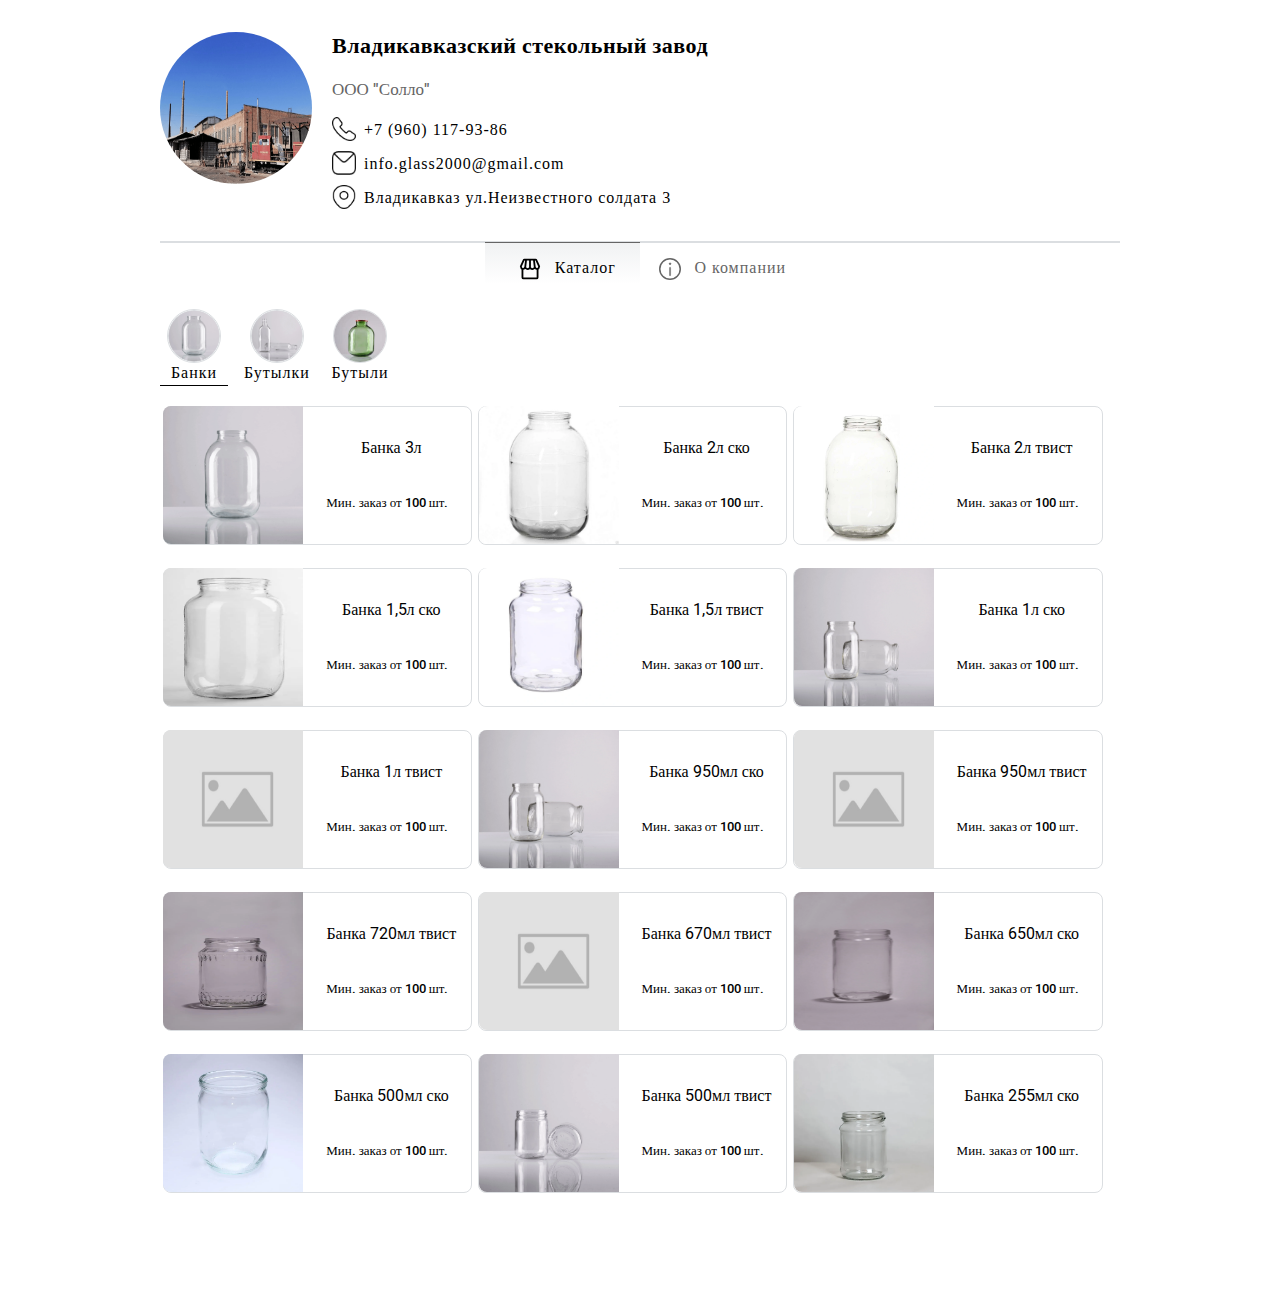
==== commit e9015e53: "фикс" ====
--- a/index.html
+++ b/index.html
@@ -712,6 +712,7 @@
 		</div>
 	</div>
 
+<!--
 <a href="javascript:jivo_api.open()">
 <div class="message__chat-desk"><img src="img/chat-photo.png" alt="message">
 	<div>
@@ -719,6 +720,7 @@
 	</div>
 </div>
 </a>
+-->
 
 <div class="message__chat-mob">
 	<a href="tel:+7(960)117-93-86">
--- a/css/main.css
+++ b/css/main.css
@@ -1 +1 @@
-*{padding:0;margin:0;border:0}:focus,:active{outline:none}a:focus,a:active{outline:none}nav,footer,header,aside{display:block}html,body{height:100%;width:100%;font-size:100%;line-height:1;font-size:14px;-ms-text-size-adjust:100%;-moz-text-size-adjust:100%;-webkit-text-size-adjust:100%}input,button,textarea{font-family:inherit}input::-ms-clear{display:none}button{cursor:pointer}button::-moz-focus-inner{padding:0;border:0}a,a:visited{text-decoration:none}a:hover{text-decoration:none}ul li{list-style:none}img{vertical-align:top}h1,h2,h3,h4,h5,h6{font-size:inherit;font-weight:inherit;display:inline-block}@font-face{font-family:'Roboto';src:url("../fonts/Roboto.ttf");src:url("../fonts/Roboto.eot");src:url("../fonts/Roboto.eot?#iefix") format("embedded-opentype"),url("../fonts/Roboto.woff2") format("woff2"),url("../fonts/Roboto.woff") format("woff"),url("../fonts/Roboto.ttf") format("truetype"),url("../fonts/Roboto.svg#Roboto") format("svg");font-weight:300;font-style:normal;font-stretch:normal;unicode-range:U+0020-2044}@font-face{font-family:'Roboto-Regular';src:url("../fonts/Roboto.eot");src:url("../fonts/Roboto.eot?#iefix") format("embedded-opentype"),url("../fonts/Roboto.woff2") format("woff2"),url("../fonts/Roboto.woff") format("woff"),url("../fonts/Roboto.ttf") format("truetype"),url("../fonts/Roboto.svg#Roboto") format("svg");font-weight:400;font-style:normal;font-stretch:normal;unicode-range:U+0020-2044}@font-face{font-family:'Roboto-Bold';src:url("../fonts/Roboto Bold.eot");src:url("../fonts/Roboto Bold.eot?#iefix") format("embedded-opentype"),url("../fonts/Roboto Bold.woff2") format("woff2"),url("../fonts/Roboto Bold.woff") format("woff"),url("../fonts/Roboto Bold.ttf") format("truetype"),url("../fonts/Roboto Bold.svg#Roboto Bold") format("svg");font-weight:700;font-style:normal;font-stretch:normal;unicode-range:U+0020-2044}@font-face{font-family:'Roboto-Medium';src:url("../fonts/Roboto Medium.eot");src:url("../fonts/Roboto Medium.eot?#iefix") format("embedded-opentype"),url("../fonts/Roboto Medium.woff2") format("woff2"),url("../fonts/Roboto Medium.woff") format("woff"),url("../fonts/Roboto Medium.ttf") format("truetype"),url("../fonts/Roboto Medium.svg#Roboto Medium") format("svg");font-weight:500;font-style:normal;font-stretch:normal;unicode-range:U+0020-2044}@font-face{font-family:'Roboto-Light';src:url("../fonts/Light.eot");font-weight:300;font-style:normal;font-stretch:normal}.header__info-icon,.tabs__body svg{width:32px;height:32px;max-width:32px;max-height:32px}.wrapper{position:relative}.sticky{position:-webkit-sticky;position:sticky;top:0;width:100%;z-index:2;margin:0 auto;background:#ffffff;padding:5px 0 0 0}.header,.tabs,.stories,.card,.about,.about__table{width:1524px;max-width:1524px;margin:0 auto}@media (max-width: 1600px){.header,.tabs,.stories,.card,.about,.about__table{width:72%;max-width:72%}}@media (max-width: 1420px){.header,.tabs,.stories,.card,.about,.about__table{width:82%;max-width:82%}}@media (max-width: 1340px){.header,.tabs,.stories,.card,.about,.about__table{width:75%;max-width:75%}}@media (max-width: 1140px){.header,.tabs,.stories,.card,.about,.about__table{width:80%;max-width:80%}}@media (max-width: 920px){.header,.tabs,.stories,.card,.about,.about__table{width:92%;max-width:92%}}@media (max-width: 620px){.header,.tabs,.stories,.card,.about,.about__table{width:88%;max-width:88%}}.stories-desktop{display:-webkit-box;display:-ms-flexbox;display:flex}.stories-mob{display:none}.card__description,.card__count{font-family:Roboto;font-style:normal;position:relative}@media (max-width: 1340px){.card__description,.card__count{font-size:12px}}.table__left-block,.table__right-block{display:-webkit-box;display:-ms-flexbox;display:flex;-webkit-box-pack:left;-ms-flex-pack:left;justify-content:left;-webkit-box-align:center;-ms-flex-align:center;align-items:center;padding-left:10px;border:1px solid #DBDEE1}.header__row{max-width:762px;display:-webkit-box;display:-ms-flexbox;display:flex;margin-top:32px}.header__logo-title{font-family:"Roboto-Bold";font-size:28px;font-style:normal;font-weight:700;line-height:35px;letter-spacing:0.5px;position:absolute;margin-left:20px}.header__logo-img{width:234px;height:234px;border-radius:50%}.header__info{margin:55px 0 0 24px}.header__info-block{max-width:400px;-webkit-box-align:center;-ms-flex-align:center;align-items:center;display:-webkit-box;display:-ms-flexbox;display:flex;margin:10px 0 0 0}.header__info-category{font-family:"Roboto-Medium";font-size:20px;color:#656565;font-weight:500;line-height:35px}.header__info-category-mob{display:none}.header__info-text{margin:0 0 0 8px;font-family:"Roboto-Light";font-size:18px;font-style:normal;font-weight:300;line-height:21px;letter-spacing:1px;color:#000}.tabs{display:-webkit-box;display:-ms-flexbox;display:flex;-webkit-box-pack:center;-ms-flex-pack:center;justify-content:center;margin-top:32px;border-top:2px solid #DBDEE1}.tabs__content{margin-top:25px}.tabs__link-active{background:-webkit-gradient(linear, left top, left bottom, from(rgba(219,222,225,0.4)), to(rgba(219,222,225,0)));background:linear-gradient(180deg, rgba(219,222,225,0.4), rgba(219,222,225,0));border-top:1px solid #656565;margin-top:-1px}.tabs__link-inactive{background:none;border:none}.tabs__body{width:234px;position:relative;text-align:center}.tabs__body svg{margin-top:15px;fill:none}.tabs__body svg.active path,.tabs svg.active circle{stroke:#000;stroke-width:2}.tabs__body svg.active rect{stroke:#000;stroke-width:1}.tabs__body-text{color:#656565;font-family:"Roboto";font-size:22px;font-weight:300;line-height:26px;letter-spacing:1px;position:relative;top:-7px;left:10px}.tabs__active-img{width:200px}.tabs__active-text{font-family:"Roboto-Regular";color:#000000;font-weight:400}.tabs__pane{display:none}.tabs__pane-two{height:900px}.tabs__pane-active{display:block}.stories{display:-webkit-box;display:-ms-flexbox;display:flex}.stories__block{width:105px;height:97px;overflow:hidden;text-align:center;margin-right:30px}.stories__block-active{border-bottom:1px solid #000000}.stories__block-img{width:72px;height:72px;border-radius:50%;cursor:pointer;border:1px solid #DBDEE1}.stories__text{font-family:"Roboto";font-weight:300;font-size:18px;line-height:21px;letter-spacing:1px;text-align:center;cursor:pointer}.card{-ms-flex-wrap:wrap;flex-wrap:wrap;-webkit-box-pack:start;-ms-flex-pack:start;justify-content:start;margin-top:20px;display:none}.card-active{display:-webkit-box;display:-ms-flexbox;display:flex}.card__block{display:-webkit-box;display:-ms-flexbox;display:flex;border:1.5px solid #DBDEE1;border-radius:8px;position:relative;width:492px;max-width:492px;height:192px;margin:0 3px 23px 3px}.card__block-left{border-radius:8px 0px 0px 8px;position:relative;top:-1px}.card__img{height:193px;width:246px;border-radius:8px 0 0 8px;margin-left:-0.3px}.card__block-right{-webkit-box-pack:center;-ms-flex-pack:center;justify-content:center;display:-webkit-box;display:-ms-flexbox;display:flex;width:100%}.card__title{font-family:Roboto;font-size:18px;font-style:normal;font-weight:400;line-height:16px;display:block;position:relative;top:53px;text-align:center}.card__description{line-height:12px;font-family:"Roboto-Medium";position:absolute;top:125px;font-weight:500;font-size:14px}.card__count{line-height:16px;font-weight:500;font-size:14px;display:block;margin-top:15px;text-align:center}.card__price{line-height:16px;font-weight:500;font-size:16px;text-align:center}.about{display:-webkit-box;display:-ms-flexbox;display:flex;margin-top:30px}.about__info{display:block;margin-left:24px;width:40%}.about__info-title{font-family:"Roboto-Bold";font-size:20px;font-weight:600;line-height:25px;letter-spacing:0.5px;display:block;margin-bottom:15px}.about__info-text{font-family:Roboto;font-size:20px;font-weight:400;line-height:26px}.slider{width:750px;height:602px;-webkit-box-pack:justify;-ms-flex-pack:justify;justify-content:space-between}.slider__max-img{width:750px;height:445.36px;margin-bottom:15px}.slider__min-row{display:-webkit-box;display:-ms-flexbox;display:flex;margin-top:25px;-webkit-box-pack:justify;-ms-flex-pack:justify;justify-content:space-between}.slider__min-img{width:32%;height:132.07px;margin-right:7px}.about__table{margin-top:30px;color:#000}.about__table-row{display:-webkit-box;display:-ms-flexbox;display:flex;width:1008px}.table__left{display:-ms-grid;display:grid;width:40%}.table__left-block{color:#656565;width:auto;height:54px}.table__right{display:-ms-grid;display:grid;width:60%}.table__right-block{color:#000000;width:auto;height:54px}.footer{height:100px;width:100%;position:relative;bottom:0}@media (max-width: 1620px){.card__block{width:32%}.card__img{height:193px;width:200px}.card__description{text-align:center}}@media (max-width: 1440px){.card__block{width:32%}.card__img{height:193px;width:200px}}@media (max-width: 1340px){.header__logo-img{width:152px;height:152px}.header__logo-title{font-size:22px;line-height:28px}.header__info{margin:40px 0 0 20px}.header__info-category{font-size:17px;letter-spacing:0px}.header__info-icon{height:24px;width:24px}.header__info-text{font-size:16px;line-height:19px}.tabs__body{width:155px}.tabs__body svg{width:22px;height:22px}.tabs__body-text{font-size:16px;line-height:19px}.stories__block{width:68px;height:76px;margin-right:15px}.stories__block-img{height:52px;width:52px}.stories__text{font-size:16px;line-height:19px}.card__block{height:137px;width:32%}.card__block-right{position:relative}.card__img{height:138px;width:140px}.card__title{font-size:16px;line-height:14px;top:34px;margin-left:8px}.card__description{font-size:13px;top:90px;left:auto;text-align:center}.card__count{font-weight:400;font-size:12px}.about__info-title{font-size:17px;line-height:21px;letter-spacing:0.5px}.about__info-text{font-size:16px;line-height:21px}.slider{width:488px;height:392px}.slider__max-img{height:290px;width:488px}.slider__min-img{height:86px;width:152px;margin-right:7px}.slider__img-one{-ms-grid-column:1;grid-column-start:1;grid-column-end:12;-ms-grid-row:1;grid-row-start:1;grid-row-end:2}.slider__img-two{-ms-grid-column:1;grid-column-start:1;grid-column-end:4;-ms-grid-row:2;grid-row-start:2;grid-row-end:3}.slider__img-three{-ms-grid-column:4;grid-column-start:4;grid-column-end:8;-ms-grid-row:2;grid-row-start:2;grid-row-end:3}.slider__img-four{-ms-grid-column:8;grid-column-start:8;grid-column-end:12;-ms-grid-row:2;grid-row-start:2;grid-row-end:3}.about__table-row{width:740px}.about__table-left{height:48px;width:235px}.about__table-right{height:48px;width:505px}}@media (max-width: 1140px){.card__block{width:32%}.card__img{width:130px}.card__description,.card__title{font-size:12px}}@media (max-width: 992px){.about{display:-ms-grid;display:grid}.about__info{margin-top:34px;margin-left:0;width:100%}.about__table-row{width:100%}.slider__min-img{width:30%;height:auto}.card__block{width:48%}.tabs__pane-two{height:1100px}}@media (max-width: 768px){.header__logo{width:27%}.header__info{width:100%}}@media (max-width: 620px){.stories-desktop{display:none}.stories-mob{display:-webkit-box;display:-ms-flexbox;display:flex}.sticky{position:fixed !important;height:70px}.header__row{display:block}.header__info{margin:20px 0 0 0}.header__info-text{font-size:14px}.header__info-category{display:none}.header__info-category-mob{display:block;font-size:14px;color:#656565;font-weight:400;line-height:16px}.header__logo-img{width:95px;height:95px}.header__logo-title{width:400px;font-size:18px;font-weight:700;line-height:18px;margin:35px 0 0 25px}.tabs__body svg{width:20px;height:20px}.tabs__pane-two{height:1000px}.stories__block-img{width:50px;height:50px}.stories__text{font-size:14px;line-height:16px;letter-spacing:1px}.card{margin-top:100px}.card__block{width:100%;height:135px}.card__img{width:148px;height:136px}.card__title{font-size:14px;line-height:14px}.card__description{font-size:12px;line-height:12px;font-weight:500;left:auto;text-align:center}.card__count{font-size:12px;line-height:12px;font-weight:400}.slider{width:auto}.slider__max-img,.slider__min-img{height:auto}.slider__max-img{width:100%}.slider__min-img{width:30%}.about__info{margin-top:50px}.stories__dots{position:absolute;top:0;width:100%;background:#ffffff;display:-webkit-box;display:-ms-flexbox;display:flex;padding:5px 0 0 0}.stories__dots li{border-radius:50%;cursor:pointer;border:1px solid #DBDEE1;width:50px;height:50px;margin-right:33px;position:relative}.stories__dots li:nth-child(1){background:url("../img/banki_stories.png");background-size:100%;margin-left:30px;font-size:14px}.stories__dots li:nth-child(1):before{content:"Банки";position:absolute;bottom:-18px;left:0;right:0;text-align:center}.stories__dots li:nth-child(2){background:url("../img/butilki_stories.png");background-size:100%;margin-left:30px;font-size:14px}.stories__dots li:nth-child(2):before{content:"Бутылки";position:absolute;bottom:-18px;left:0;right:0;text-align:center}.stories__dots li:nth-child(3){background:url("../img/butili_stories.jpg");background-size:100%;margin-left:30px;font-size:14px}.stories__dots li:nth-child(3):before{content:"Бутыли";position:absolute;bottom:-18px;left:0;right:0;text-align:center}.stories__dots li.slick-active::after{content:"";width:100%;height:1px;background:#000000;position:absolute;bottom:-20px;left:0}.stories__dots li button{visibility:hidden}.slick-initialized .slick-slide{display:-webkit-box;display:-ms-flexbox;display:flex;-webkit-box-pack:center;-ms-flex-pack:center;justify-content:center}.slick-slide img{display:unset}}@media (max-width: 480px){.header__logo{width:100%}.header__logo-img{width:86px;height:86px}.header__logo-title{width:170px;margin:25px 0 0 8px}.header__info{width:100%}.tabs,.card{width:100%;max-width:100%}.tabs__pane-two{height:1100px}.card__block{width:92%;margin:0 auto;margin-bottom:15px}.card__title{left:auto}.slider{height:285px}.slider__max-img{height:150px}.slider__min-img{height:70px}.about__info{margin-top:0}}
+*{padding:0;margin:0;border:0}:focus,:active{outline:none}a:focus,a:active{outline:none}nav,footer,header,aside{display:block}html,body{height:100%;width:100%;font-size:100%;line-height:1;font-size:14px;-ms-text-size-adjust:100%;-moz-text-size-adjust:100%;-webkit-text-size-adjust:100%}input,button,textarea{font-family:inherit}input::-ms-clear{display:none}button{cursor:pointer}button::-moz-focus-inner{padding:0;border:0}a,a:visited{text-decoration:none}a:hover{text-decoration:none}ul li{list-style:none}img{vertical-align:top}h1,h2,h3,h4,h5,h6{font-size:inherit;font-weight:inherit;display:inline-block}@font-face{font-display:swap;font-family:'Roboto';src:url("../fonts/Roboto.ttf");src:url("../fonts/Roboto.eot");src:url("../fonts/Roboto.eot?#iefix") format("embedded-opentype"),url("../fonts/Roboto.woff2") format("woff2"),url("../fonts/Roboto.woff") format("woff"),url("../fonts/Roboto.ttf") format("truetype"),url("../fonts/Roboto.svg#Roboto") format("svg");font-weight:300;font-style:normal;font-stretch:normal;unicode-range:U+0020-2044}@font-face{font-display:swap;font-family:'Roboto-Regular';src:url("../fonts/Roboto.eot");src:url("../fonts/Roboto.eot?#iefix") format("embedded-opentype"),url("../fonts/Roboto.woff2") format("woff2"),url("../fonts/Roboto.woff") format("woff"),url("../fonts/Roboto.ttf") format("truetype"),url("../fonts/Roboto.svg#Roboto") format("svg");font-weight:400;font-style:normal;font-stretch:normal;unicode-range:U+0020-2044}@font-face{font-display:swap;font-family:'Roboto-Bold';src:url("../fonts/Roboto Bold.eot");src:url("../fonts/Roboto Bold.eot?#iefix") format("embedded-opentype"),url("../fonts/Roboto Bold.woff2") format("woff2"),url("../fonts/Roboto Bold.woff") format("woff"),url("../fonts/Roboto Bold.ttf") format("truetype"),url("../fonts/Roboto Bold.svg#Roboto Bold") format("svg");font-weight:700;font-style:normal;font-stretch:normal;unicode-range:U+0020-2044}@font-face{font-display:swap;font-family:'Roboto-Medium';src:url("../fonts/Roboto Medium.eot");src:url("../fonts/Roboto Medium.eot?#iefix") format("embedded-opentype"),url("../fonts/Roboto Medium.woff2") format("woff2"),url("../fonts/Roboto Medium.woff") format("woff"),url("../fonts/Roboto Medium.ttf") format("truetype"),url("../fonts/Roboto Medium.svg#Roboto Medium") format("svg");font-weight:500;font-style:normal;font-stretch:normal;unicode-range:U+0020-2044}@font-face{font-display:swap;font-family:'Roboto-Light';src:url("../fonts/Light.eot");font-weight:300;font-style:normal;font-stretch:normal}.header__info-icon,.tabs__body svg{width:32px;height:32px;max-width:32px;max-height:32px}.wrapper{position:relative}.sticky{position:-webkit-sticky;position:sticky;top:0;width:100%;z-index:2;margin:0 auto;background:#ffffff;padding:5px 0 0 0}.header,.tabs,.stories,.card,.about,.about__table{width:1524px;max-width:1524px;margin:0 auto}@media (max-width: 1600px){.header,.tabs,.stories,.card,.about,.about__table{width:72%;max-width:72%}}@media (max-width: 1420px){.header,.tabs,.stories,.card,.about,.about__table{width:82%;max-width:82%}}@media (max-width: 1340px){.header,.tabs,.stories,.card,.about,.about__table{width:75%;max-width:75%}}@media (max-width: 1140px){.header,.tabs,.stories,.card,.about,.about__table{width:80%;max-width:80%}}@media (max-width: 920px){.header,.tabs,.stories,.card,.about,.about__table{width:92%;max-width:92%}}@media (max-width: 620px){.header,.tabs,.stories,.card,.about,.about__table{width:88%;max-width:88%}}.stories-desktop{display:-webkit-box;display:-ms-flexbox;display:flex}.stories-mob{display:none}.card__description,.card__count{font-family:Roboto;font-style:normal;position:relative}@media (max-width: 1340px){.card__description,.card__count{font-size:12px}}.table__left-block,.table__right-block{display:-webkit-box;display:-ms-flexbox;display:flex;-webkit-box-pack:left;-ms-flex-pack:left;justify-content:left;-webkit-box-align:center;-ms-flex-align:center;align-items:center;padding-left:10px;border:1px solid #DBDEE1}.header__row{max-width:762px;display:-webkit-box;display:-ms-flexbox;display:flex;margin-top:32px}.header__logo-title{font-family:"Roboto-Bold";font-size:28px;font-style:normal;font-weight:700;line-height:35px;letter-spacing:0.5px;position:absolute;margin-left:20px}.header__logo-img{width:234px;height:234px;border-radius:50%}.header__info{margin:55px 0 0 24px}.header__info-block{max-width:400px;-webkit-box-align:center;-ms-flex-align:center;align-items:center;display:-webkit-box;display:-ms-flexbox;display:flex;margin:10px 0 0 0}.header__info-category{font-family:"Roboto-Medium";font-size:20px;color:#656565;font-weight:500;line-height:35px}.header__info-category-mob{display:none}.header__info-text{margin:0 0 0 8px;font-family:"Roboto-Light";font-size:18px;font-style:normal;font-weight:300;line-height:21px;letter-spacing:1px;color:#000}.tabs{display:-webkit-box;display:-ms-flexbox;display:flex;-webkit-box-pack:center;-ms-flex-pack:center;justify-content:center;margin-top:32px;border-top:2px solid #DBDEE1}.tabs__content{margin-top:25px}.tabs__link-active{background:-webkit-gradient(linear, left top, left bottom, from(rgba(219,222,225,0.4)), to(rgba(219,222,225,0)));background:linear-gradient(180deg, rgba(219,222,225,0.4), rgba(219,222,225,0));border-top:1px solid #656565;margin-top:-1px}.tabs__link-inactive{background:none;border:none}.tabs__body{width:234px;position:relative;text-align:center}.tabs__body svg{margin-top:15px;fill:none}.tabs__body svg.active path,.tabs svg.active circle{stroke:#000;stroke-width:2}.tabs__body svg.active rect{stroke:#000;stroke-width:1}.tabs__body-text{color:#656565;font-family:"Roboto";font-size:22px;font-weight:300;line-height:26px;letter-spacing:1px;position:relative;top:-7px;left:10px}.tabs__active-img{width:200px}.tabs__active-text{font-family:"Roboto-Regular";color:#000000;font-weight:400}.tabs__pane{display:none}.tabs__pane-two{height:900px}.tabs__pane-active{display:block}.stories{display:-webkit-box;display:-ms-flexbox;display:flex}.stories__block{width:105px;height:97px;overflow:hidden;text-align:center;margin-right:30px}.stories__block-active{border-bottom:1px solid #000000}.stories__block-img{width:72px;height:72px;border-radius:50%;cursor:pointer;border:1px solid #DBDEE1}.stories__text{font-family:"Roboto";font-weight:300;font-size:18px;line-height:21px;letter-spacing:1px;text-align:center;cursor:pointer}.card{-ms-flex-wrap:wrap;flex-wrap:wrap;-webkit-box-pack:start;-ms-flex-pack:start;justify-content:start;margin-top:20px;display:none}.card-active{display:-webkit-box;display:-ms-flexbox;display:flex}.card__block{display:-webkit-box;display:-ms-flexbox;display:flex;border:1.5px solid #DBDEE1;border-radius:8px;position:relative;width:492px;max-width:492px;height:192px;margin:0 3px 23px 3px}.card__block-left{border-radius:8px 0px 0px 8px;position:relative;top:-1px}.card__img{height:193px;width:246px;border-radius:8px 0 0 8px;margin-left:-0.3px}.card__block-right{-webkit-box-pack:center;-ms-flex-pack:center;justify-content:center;display:-webkit-box;display:-ms-flexbox;display:flex;width:100%}.card__title{font-family:Roboto;font-size:18px;font-style:normal;font-weight:400;line-height:16px;display:block;position:relative;top:53px;text-align:center}.card__description{line-height:12px;font-family:"Roboto-Medium";position:absolute;top:125px;font-weight:500;font-size:14px}.card__count{line-height:16px;font-weight:500;font-size:14px;display:block;margin-top:15px;text-align:center}.card__price{line-height:16px;font-weight:500;font-size:16px;text-align:center}.about{display:-webkit-box;display:-ms-flexbox;display:flex;margin-top:30px}.about__info{display:block;margin-left:24px;width:40%}.about__info-title{font-family:"Roboto-Bold";font-size:20px;font-weight:600;line-height:25px;letter-spacing:0.5px;display:block;margin-bottom:15px}.about__info-text{font-family:Roboto;font-size:20px;font-weight:400;line-height:26px}.slider{width:750px;height:602px;-webkit-box-pack:justify;-ms-flex-pack:justify;justify-content:space-between}.slider__max-img{width:750px;height:445.36px;margin-bottom:15px}.slider__min-row{display:-webkit-box;display:-ms-flexbox;display:flex;margin-top:25px;-webkit-box-pack:justify;-ms-flex-pack:justify;justify-content:space-between}.slider__min-img{width:32%;height:132.07px;margin-right:7px}.about__table{margin-top:30px;color:#000}.about__table-row{display:-webkit-box;display:-ms-flexbox;display:flex;width:1008px}.table__left{display:-ms-grid;display:grid;width:40%}.table__left-block{color:#656565;width:auto;height:54px}.table__right{display:-ms-grid;display:grid;width:60%}.table__right-block{color:#000000;width:auto;height:54px}.footer{height:100px;width:100%;position:relative;bottom:0}@media (max-width: 1620px){.card__block{width:32%}.card__img{height:193px;width:200px}.card__description{text-align:center}}@media (max-width: 1440px){.card__block{width:32%}.card__img{height:193px;width:200px}}@media (max-width: 1340px){.header__logo-img{width:152px;height:152px}.header__logo-title{font-size:22px;line-height:28px}.header__info{margin:40px 0 0 20px}.header__info-category{font-size:17px;letter-spacing:0px}.header__info-icon{height:24px;width:24px}.header__info-text{font-size:16px;line-height:19px}.tabs__body{width:155px}.tabs__body svg{width:22px;height:22px}.tabs__body-text{font-size:16px;line-height:19px}.stories__block{width:68px;height:76px;margin-right:15px}.stories__block-img{height:52px;width:52px}.stories__text{font-size:16px;line-height:19px}.card__block{height:137px;width:32%}.card__block-right{position:relative}.card__img{height:138px;width:140px}.card__title{font-size:16px;line-height:14px;top:34px;margin-left:8px}.card__description{font-size:13px;top:90px;left:auto;text-align:center}.card__count{font-weight:400;font-size:12px}.about__info-title{font-size:17px;line-height:21px;letter-spacing:0.5px}.about__info-text{font-size:16px;line-height:21px}.slider{width:488px;height:392px}.slider__max-img{height:290px;width:488px}.slider__min-img{height:86px;width:152px;margin-right:7px}.slider__img-one{-ms-grid-column:1;grid-column-start:1;grid-column-end:12;-ms-grid-row:1;grid-row-start:1;grid-row-end:2}.slider__img-two{-ms-grid-column:1;grid-column-start:1;grid-column-end:4;-ms-grid-row:2;grid-row-start:2;grid-row-end:3}.slider__img-three{-ms-grid-column:4;grid-column-start:4;grid-column-end:8;-ms-grid-row:2;grid-row-start:2;grid-row-end:3}.slider__img-four{-ms-grid-column:8;grid-column-start:8;grid-column-end:12;-ms-grid-row:2;grid-row-start:2;grid-row-end:3}.about__table-row{width:740px}.about__table-left{height:48px;width:235px}.about__table-right{height:48px;width:505px}}@media (max-width: 1140px){.card__block{width:32%}.card__img{width:130px}.card__description,.card__title{font-size:12px}}@media (max-width: 992px){.about{display:-ms-grid;display:grid}.about__info{margin-top:34px;margin-left:0;width:100%}.about__table-row{width:100%}.slider__min-img{width:30%;height:auto}.card__block{width:48%}.tabs__pane-two{height:1100px}}@media (max-width: 768px){.header__logo{width:27%}.header__info{width:100%}}@media (max-width: 620px){.stories-desktop{display:none}.stories-mob{display:-webkit-box;display:-ms-flexbox;display:flex}.sticky{position:fixed !important;height:70px}.header__row{display:block}.header__info{margin:20px 0 0 0}.header__info-text{font-size:14px}.header__info-category{display:none}.header__info-category-mob{display:block;font-size:14px;color:#656565;font-weight:400;line-height:16px}.header__logo-img{width:95px;height:95px}.header__logo-title{width:400px;font-size:18px;font-weight:700;line-height:18px;margin:35px 0 0 25px}.tabs__body svg{width:20px;height:20px}.tabs__pane-two{height:1000px}.stories__block-img{width:50px;height:50px}.stories__text{font-size:14px;line-height:16px;letter-spacing:1px}.card{margin-top:100px}.card__block{width:100%;height:135px}.card__img{width:148px;height:136px}.card__title{font-size:14px;line-height:14px}.card__description{font-size:12px;line-height:12px;font-weight:500;left:auto;text-align:center}.card__count{font-size:12px;line-height:12px;font-weight:400}.slider{width:auto}.slider__max-img,.slider__min-img{height:auto}.slider__max-img{width:100%}.slider__min-img{width:30%}.about__info{margin-top:50px}.stories__dots{position:absolute;top:0;width:100%;background:#ffffff;display:-webkit-box;display:-ms-flexbox;display:flex;padding:5px 0 0 0}.stories__dots li{border-radius:50%;cursor:pointer;border:1px solid #DBDEE1;width:50px;height:50px;margin-right:33px;position:relative}.stories__dots li:nth-child(1){background:url("../img/banki_stories.png");background-size:100%;margin-left:30px;font-size:14px}.stories__dots li:nth-child(1):before{content:"Банки";position:absolute;bottom:-18px;left:0;right:0;text-align:center}.stories__dots li:nth-child(2){background:url("../img/butilki_stories.png");background-size:100%;margin-left:30px;font-size:14px}.stories__dots li:nth-child(2):before{content:"Бутылки";position:absolute;bottom:-18px;left:0;right:0;text-align:center}.stories__dots li:nth-child(3){background:url("../img/butili_stories.jpg");background-size:100%;margin-left:30px;font-size:14px}.stories__dots li:nth-child(3):before{content:"Бутыли";position:absolute;bottom:-18px;left:0;right:0;text-align:center}.stories__dots li.slick-active::after{content:"";width:100%;height:1px;background:#000000;position:absolute;bottom:-20px;left:0}.stories__dots li button{visibility:hidden}.slick-initialized .slick-slide{display:-webkit-box;display:-ms-flexbox;display:flex;-webkit-box-pack:center;-ms-flex-pack:center;justify-content:center}.slick-slide img{display:unset}}@media (max-width: 480px){.header__logo{width:100%}.header__logo-img{width:86px;height:86px}.header__logo-title{width:170px;margin:25px 0 0 8px}.header__info{width:100%}.tabs,.card{width:100%;max-width:100%}.tabs__pane-two{height:1100px}.card__block{width:92%;margin:0 auto;margin-bottom:15px}.card__title{left:auto}.slider{height:285px}.slider__max-img{height:150px}.slider__min-img{height:70px}.about__info{margin-top:0}}
--- a/jivosite/jivosite-vl-sz.css
+++ b/jivosite/jivosite-vl-sz.css
@@ -7,16 +7,16 @@
 
 /* hide the original widget - that there were no two labels on the screen*/
 #jivo_chat_widget{
-	display: none;
+	/*display: none;*/
 }
 
 .jivo_online{
-	display: none!important;
+
 }
 .message__chat-tovar{
-	display:flex;
-}
-/* the default style - for offline messages if no one is online */
+	display:none;
+}
+/* the default style - for offline messages if no one is online 
 #jivo_custom_widget{
 	position: fixed;
 	z-index: 300000;
@@ -32,7 +32,7 @@
 	top:unset;
 	bottom:25px;
 }
-
+*/
 /* when you hover the label should be shifted to the right by 3px */
 
 
@@ -55,6 +55,7 @@
 .message__chat-mob{
 	display: none;
 }
+/*
 .message__chat-desk{
   max-width: 185px;
   width: 100%;
@@ -78,6 +79,7 @@
     margin: 10px;
     border-radius: 50%;
 }
+*/
 
 @media(max-width:480px)
 {
